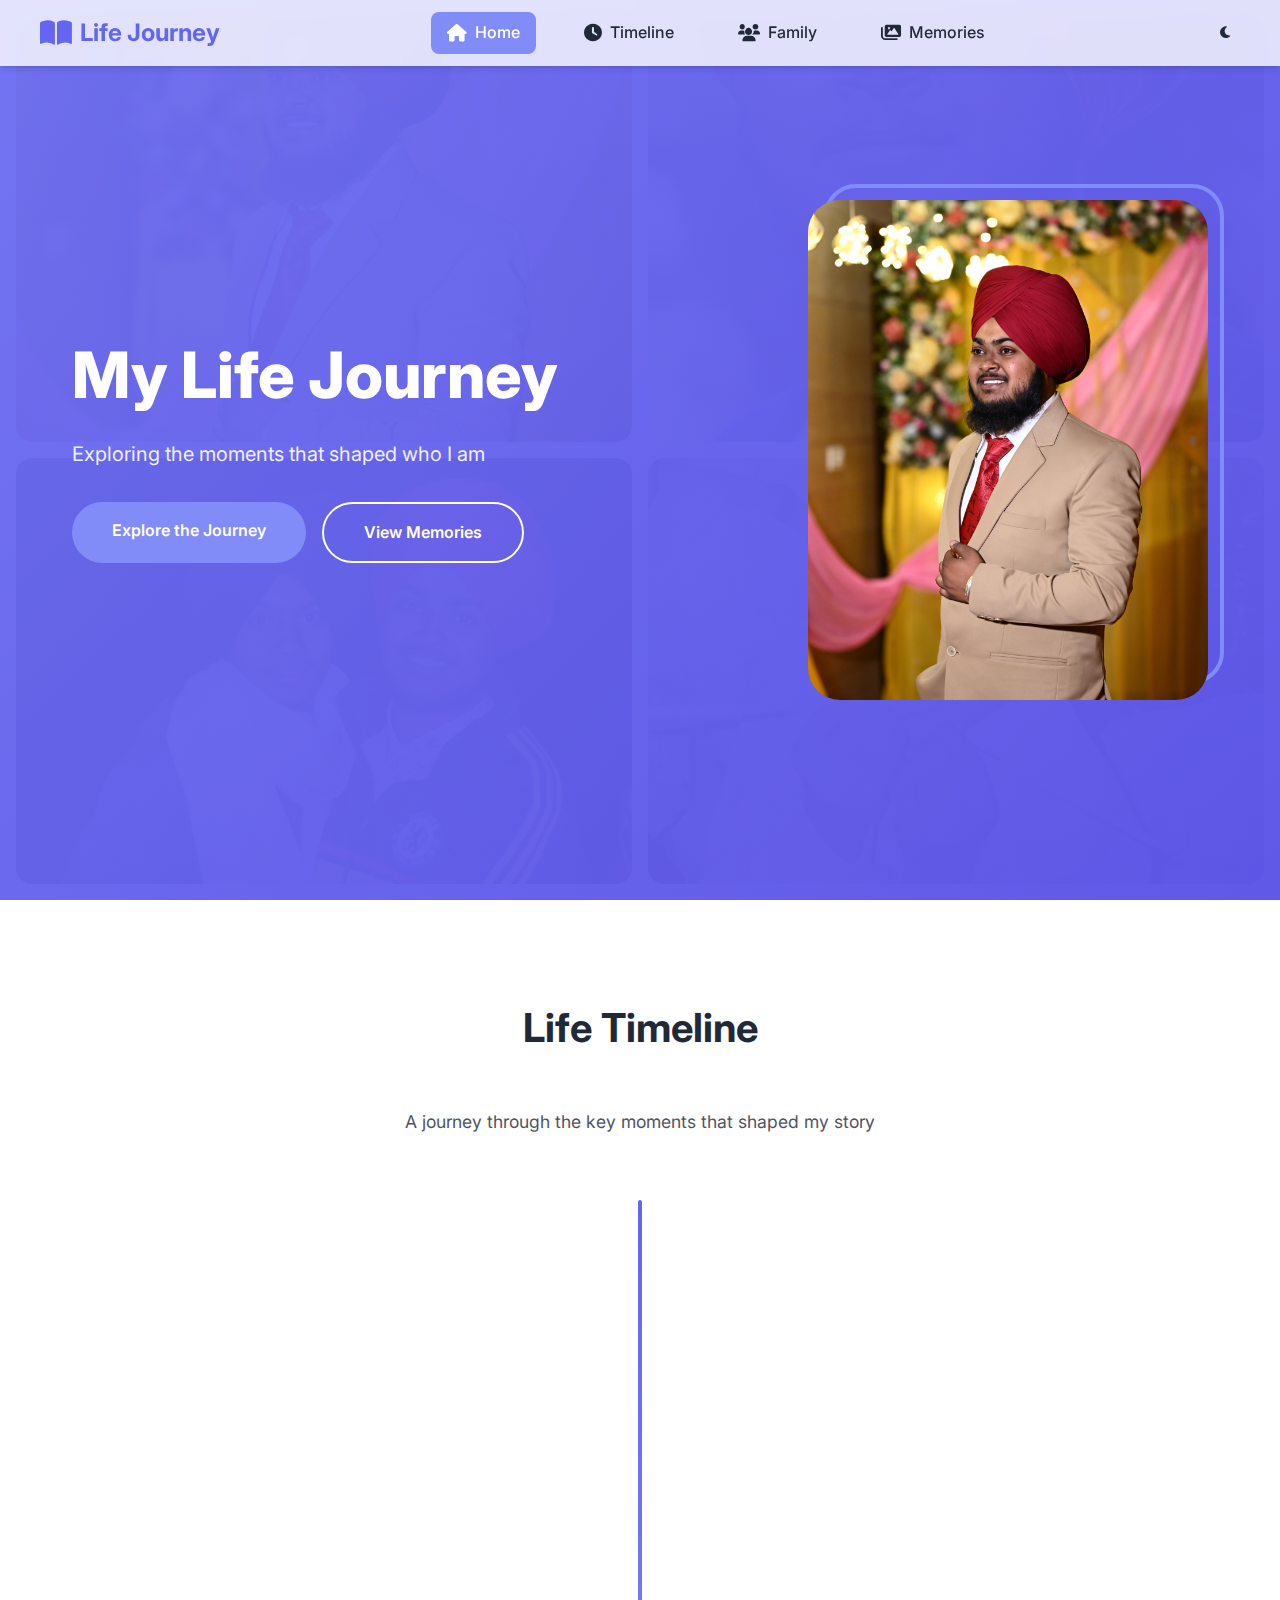
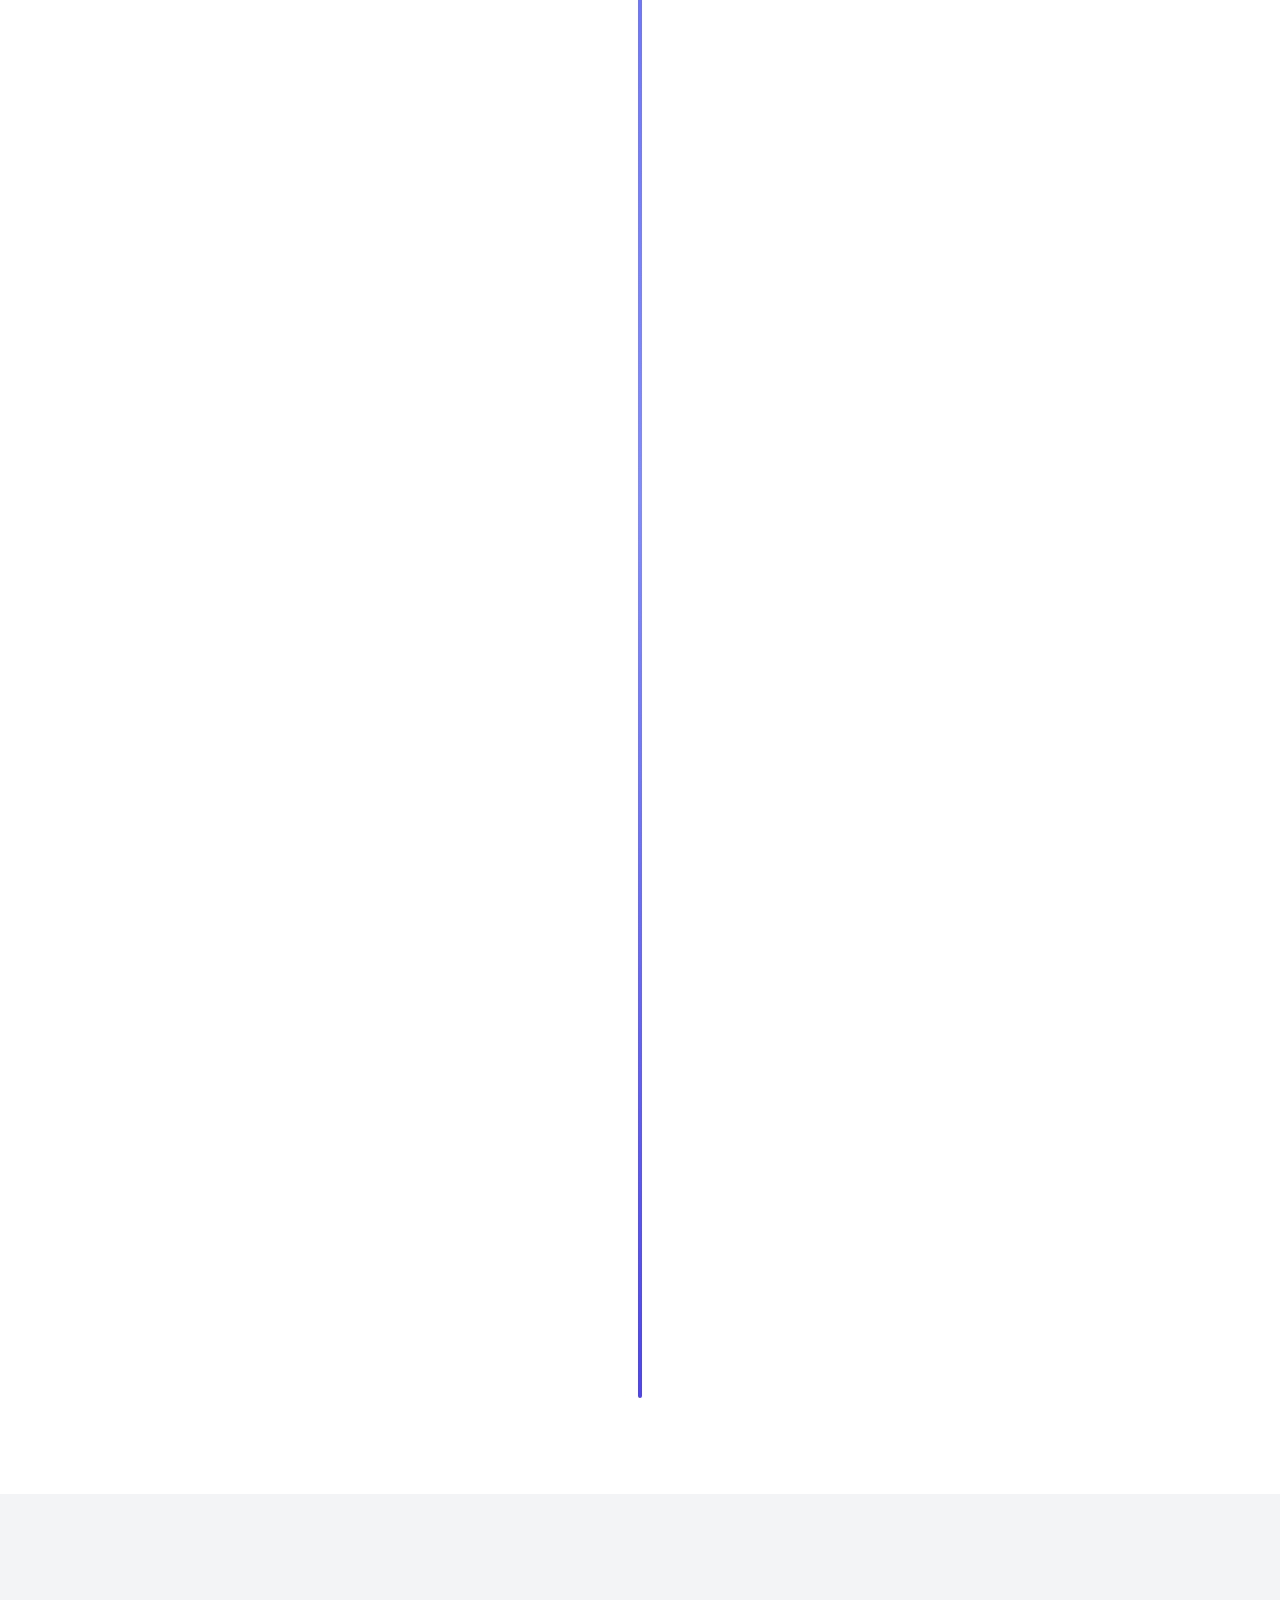
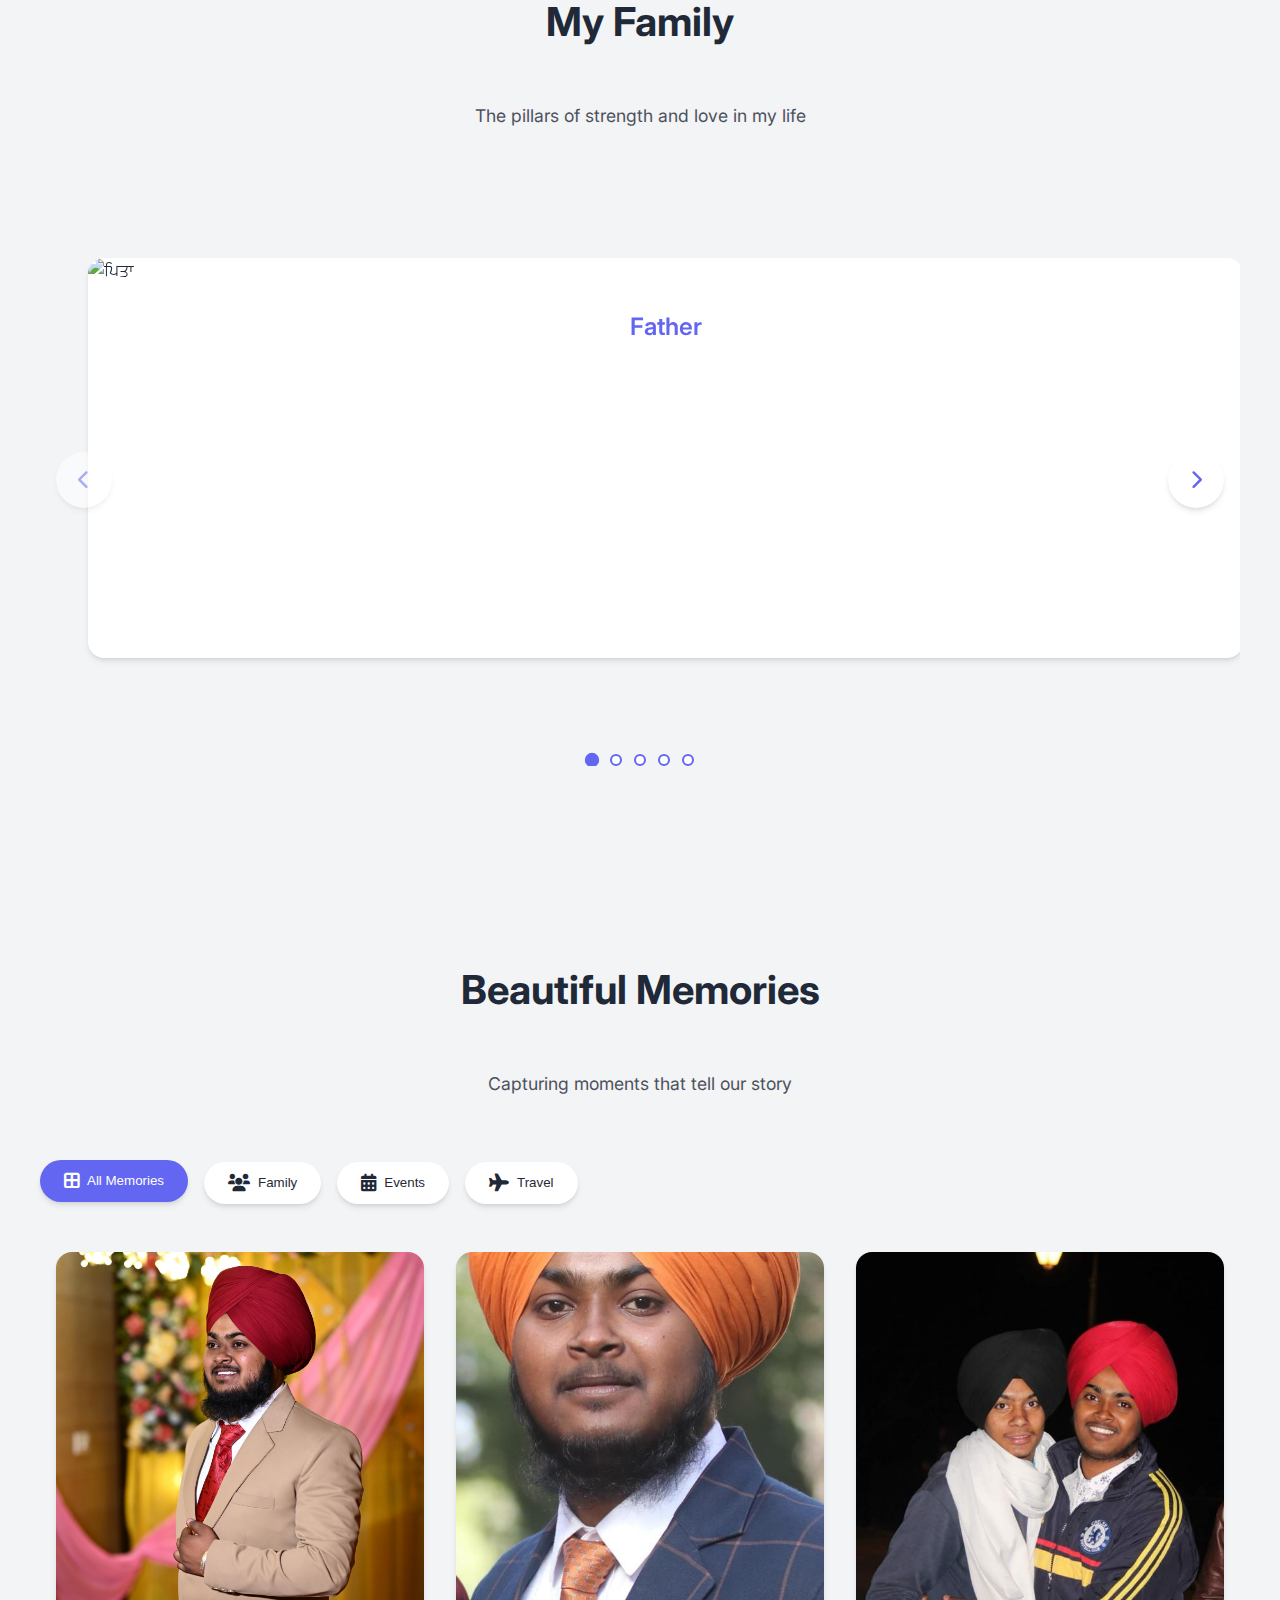
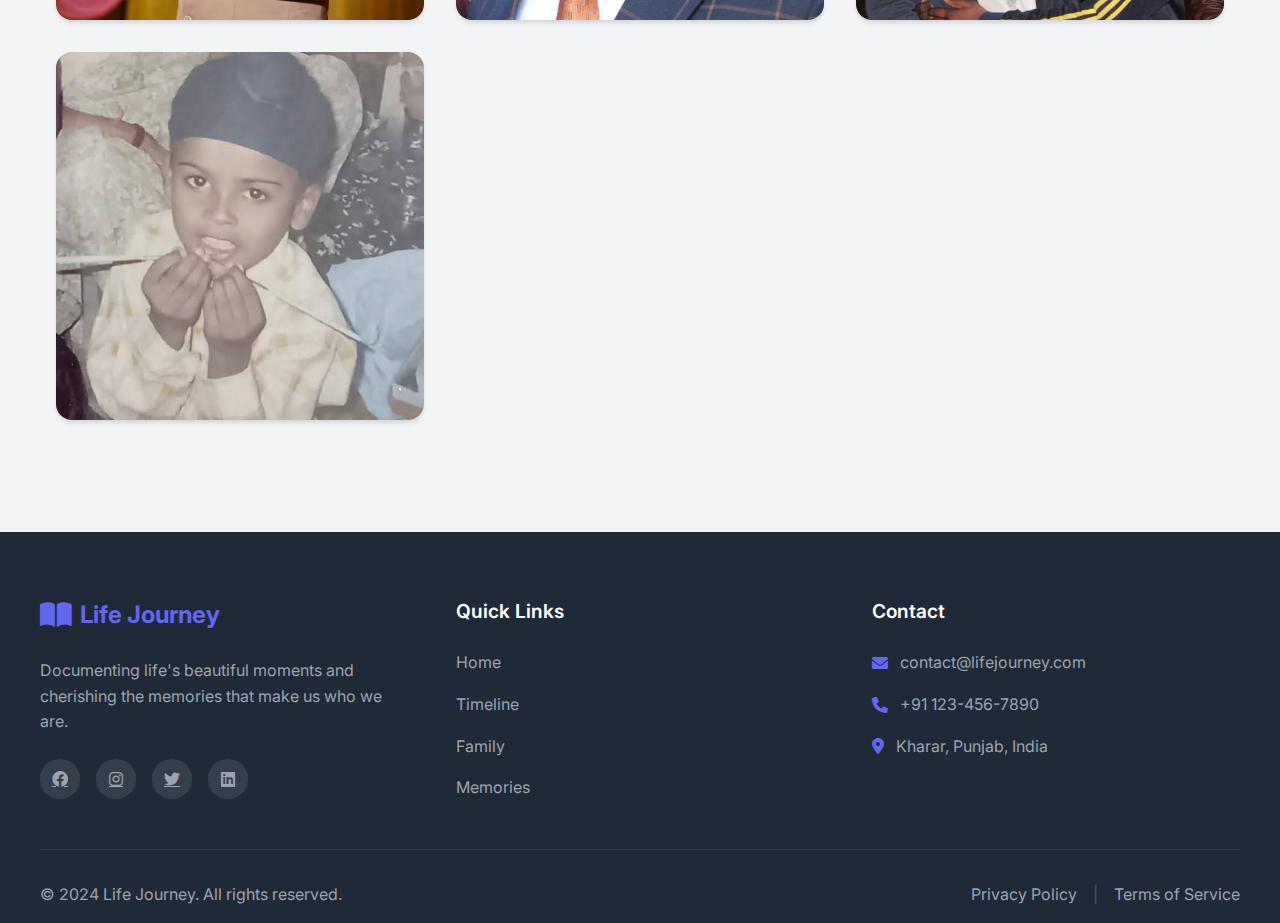
==== index.html @ 0482db1a "initial" ====
<!DOCTYPE html>
<html lang="en">
<head>
    <meta charset="UTF-8">
    <meta name="viewport" content="width=device-width, initial-scale=1.0">
    <title>Life Journey</title>
    <link rel="stylesheet" href="css/style.css">
    <link rel="stylesheet" href="css/timeline.css">
    <link rel="stylesheet" href="css/themes.css">
    <!-- Font Awesome for icons -->
    <link rel="stylesheet" href="https://cdnjs.cloudflare.com/ajax/libs/font-awesome/6.0.0/css/all.min.css">
    <link rel="preconnect" href="https://fonts.googleapis.com">
    <link rel="preconnect" href="https://fonts.gstatic.com" crossorigin>
    <link href="https://fonts.googleapis.com/css2?family=Inter:wght@400;500;600;700;800&display=swap" rel="stylesheet">
</head>
<body>
    <!-- Navigation -->
    <nav class="navbar">
        <div class="nav-container">
            <div class="nav-left">
                <div class="nav-brand">
                    <i class="fas fa-book-open"></i>
                    <span>Life Journey</span>
                </div>
            </div>
            
            <div class="nav-middle">
                <ul class="nav-links">
                    <li><a href="#home" class="nav-link active">
                        <i class="fas fa-home"></i>
                        <span>Home</span>
                    </a></li>
                    <li><a href="#timeline" class="nav-link">
                        <i class="fas fa-clock"></i>
                        <span>Timeline</span>
                    </a></li>
                    <li><a href="#family" class="nav-link">
                        <i class="fas fa-users"></i>
                        <span>Family</span>
                    </a></li>
                    <li><a href="#memories" class="nav-link">
                        <i class="fas fa-images"></i>
                        <span>Memories</span>
                    </a></li>
                </ul>
            </div>
            
            <div class="nav-right">
                <button class="theme-toggle">
                    <i class="fas fa-moon"></i>
                </button>
                <div class="nav-toggle" id="navToggle">
                    <i class="fas fa-bars"></i>
                </div>
            </div>
        </div>
    </nav>

    <!-- Hero Section -->
    <section id="home" class="hero">
        <div class="hero-overlay"></div>
        <div class="hero-image-grid">
            <div class="hero-image" style="background-image: url('assets/images/hero1.jpg')"></div>
            <div class="hero-image" style="background-image: url('assets/images/hero2.jpg')"></div>
            <div class="hero-image" style="background-image: url('assets/images/hero3.jpg')"></div>
            <div class="hero-image" style="background-image: url('assets/images/hero4.jpg')"></div>
        </div>
        <div class="hero-content">
            <div class="hero-text">
                <h1>My Life Journey</h1>
                <p>Exploring the moments that shaped who I am</p>
                <div class="hero-buttons">
                    <a href="#timeline" class="cta-button primary">Explore the Journey</a>
                    <a href="#memories" class="cta-button secondary">View Memories</a>
                </div>
            </div>
            <div class="hero-featured-image">
                <img src="assets/images/hero1.jpg" alt="Profile">
                <div class="image-decoration"></div>
            </div>
        </div>
    </section>

    <!-- Timeline Section -->
    <section id="timeline" class="timeline-section">
        <div class="section-header">
            <h2 class="section-title">Life Timeline</h2>
            <p class="section-subtitle">A journey through the key moments that shaped my story</p>
        </div>
        <div class="timeline">
            <div class="timeline-item" data-year="2001">
                <div class="timeline-marker"></div>
                <div class="timeline-content">
                    <div class="timeline-date">November 30, 2001</div>
                    <div class="timeline-card">
                        <div class="timeline-image">
                            <img src="assets/images/birth.jpg" alt="Birth">
                        </div>
                        <div class="timeline-info">
                            <h3>The Beginning</h3>
                            <p>A new journey begins in Kharar, Punjab. The start of a beautiful life story.</p>
                        </div>
                    </div>
                </div>
            </div>
            
            <div class="timeline-item" data-year="2004">
                <div class="timeline-marker"></div>
                <div class="timeline-content">
                    <div class="timeline-date">September 2004</div>
                    <div class="timeline-card">
                        <div class="timeline-image">
                            <img src="assets/images/school.jpg" alt="School">
                        </div>
                        <div class="timeline-info">
                            <h3>School Days</h3>
                            <p>Started middle school. Made lifelong friends and discovered my passion for learning.</p>
                        </div>
                    </div>
                </div>
            </div>
            
            <div class="timeline-item" data-year="2020">
                <div class="timeline-marker"></div>
                <div class="timeline-content">
                    <div class="timeline-date">June 2020</div>
                    <div class="timeline-card">
                        <div class="timeline-image">
                            <img src="assets/images/college.jpg" alt="College">
                        </div>
                        <div class="timeline-info">
                            <h3>College Life</h3>
                            <p>Embarked on my college journey, studying Computer Science and making memories.</p>
                        </div>
                    </div>
                </div>
            </div>

            <div class="timeline-item" data-year="2024">
                <div class="timeline-marker"></div>
                <div class="timeline-content">
                    <div class="timeline-date">February 14, 2024</div>
                    <div class="timeline-card">
                        <div class="timeline-image">
                            <img src="assets/images/wedding.png" alt="Wedding">
                        </div>
                        <div class="timeline-info">
                            <h3>Wedding Day</h3>
                            <p>A beautiful celebration of love and commitment. Starting a new chapter of life with my soulmate, surrounded by family and friends. A day filled with joy, laughter, and endless promises.</p>
                        </div>
                    </div>
                </div>
            </div>

        </div>
    </section>

    <!-- Family Section -->
    <section id="family" class="family-section">
        <div class="section-header">
            <h2 class="section-title">My Family</h2>
            <p class="section-subtitle">The pillars of strength and love in my life</p>
        </div>
        <div class="family-slider-container">
            <button class="slider-btn prev-btn" id="prevBtn">
                <i class="fas fa-chevron-left"></i>
            </button>
            <button class="slider-btn next-btn" id="nextBtn">
                <i class="fas fa-chevron-right"></i>
            </button>
            <div class="family-slider">
                <div class="family-grid">
                    <div class="family-card">
                        <div class="card-inner">
                            <div class="card-front">
                                <img src="assets/images/father.jpg" alt="ਪਿਤਾ">
                                <h3>Father</h3>
                            </div>
                            <div class="card-back">
                                <div class="card-content">
                                    <h3>My Father</h3>
                                    <p>ਮੇਰੇ ਰੋਲ ਮਾਡਲ ਅਤੇ ਮਾਰਗਦਰਸ਼ਕ। ਉਨ੍ਹਾਂ ਦੀ ਸਿਆਣਪ ਅਤੇ ਤਾਕਤ ਨੇ ਮੈਨੂੰ ਬਣਾਇਆ ਹੈ।</p>
                                    <div class="card-quote">
                                        <i class="fas fa-quote-left"></i>
                                        <p>"ਚੁੱਪ-ਚਾਪ ਮਿਹਨਤ ਕਰੋ, ਸਫਲਤਾ ਖੁਦ ਬੋਲੇਗੀ।"</p>
                                    </div>
                                </div>
                            </div>
                        </div>
                    </div>
                    
                    <div class="family-card">
                        <div class="card-inner">
                            <div class="card-front">
                                <img src="assets/images/mother.jpg" alt="ਮਾਤਾ">
                                <h3>Mother</h3>
                            </div>
                            <div class="card-back">
                                <div class="card-content">
                                    <h3>My Mother</h3>
                                    <p>ਬੇਸ਼ਰਤ ਪਿਆਰ ਅਤੇ ਦੇਖਭਾਲ ਦੀ ਮੂਰਤ। ਉਨ੍ਹਾਂ ਦੀਆਂ ਕੁਰਬਾਨੀਆਂ ਅਤੇ ਸਮਰਪਣ ਹਰ ਰੋਜ਼ ਮੈਨੂੰ ਪ੍ਰੇਰਿਤ ਕਰਦੇ ਹਨ।</p>
                                    <div class="card-quote">
                                        <i class="fas fa-quote-left"></i>
                                        <p>"ਪਿਆਰ ਹੀ ਜ਼ਿੰਦਗੀ ਦੀ ਨੀਂਹ ਹੈ।"</p>
                                    </div>
                                </div>
                            </div>
                        </div>
                    </div>

                    <div class="family-card">
                        <div class="card-inner">
                            <div class="card-front">
                                <img src="assets/images/wife.jpg" alt="ਪਤਨੀ">
                                <h3>Wife</h3>
                            </div>
                            <div class="card-back">
                                <div class="card-content">
                                    <h3>My Wife</h3>
                                    <p>ਮੇਰੀ ਜ਼ਿੰਦਗੀ ਦੀ ਸਾਥਣ ਅਤੇ ਮੇਰੀ ਤਾਕਤ। ਉਸਦਾ ਪਿਆਰ ਅਤੇ ਸਮਝਦਾਰੀ ਮੇਰੀ ਜ਼ਿੰਦਗੀ ਨੂੰ ਪੂਰਨ ਬਣਾਉਂਦੀ ਹੈ।</p>
                                    <div class="card-quote">
                                        <i class="fas fa-quote-left"></i>
                                        <p>"ਤੁਸੀਂ ਮੇਰੀ ਜ਼ਿੰਦਗੀ ਦੀ ਸਭ ਤੋਂ ਖੂਬਸੂਰਤ ਦੁਆ ਦੋ।"</p>
                                    </div>
                                </div>
                            </div>
                        </div>
                    </div>
                    
                    <div class="family-card">
                        <div class="card-inner">
                            <div class="card-front">
                                <img src="assets/images/sister.jpg" alt="ਭੈਣ">
                                <h3>Sister</h3>
                            </div>
                            <div class="card-back">
                                <div class="card-content">
                                    <h3>My Sister</h3>
                                    <p>ਮੇਰੀ ਸਭ ਤੋਂ ਵਧੀਆ ਦੋਸਤ ਅਤੇ ਰਾਜ਼ਦਾਰ। ਇਕੱਠੇ ਵੱਡੇ ਹੋਣ ਨੇ ਸਾਨੂੰ ਬਹੁਤ ਸਾਰੀਆਂ ਯਾਦਾਂ ਦਿੱਤੀਆਂ ਹਨ।</p>
                                    <div class="card-quote">
                                        <i class="fas fa-quote-left"></i>
                                        <p>"ਖੂਨ ਦੇ ਰਿਸ਼ਤੇ ਨਾਲ ਭੈਣ, ਦਿਲ ਦੇ ਰਿਸ਼ਤੇ ਨਾਲ ਦੋਸਤ।"</p>
                                    </div>
                                </div>
                            </div>
                        </div>
                    </div>
                    
                    <div class="family-card">
                        <div class="card-inner">
                            <div class="card-front">
                                <img src="assets/images/brother.jpg" alt="ਭਰਾ">
                                <h3>Brother</h3>
                            </div>
                            <div class="card-back">
                                <div class="card-content">
                                    <h3>My Brother</h3>
                                    <p>ਮੇਰਾ ਸਾਥੀ ਅਤੇ ਰੱਖਿਅਕ। ਉਸਦੀ ਮੌਜੂਦਗੀ ਜ਼ਿੰਦਗੀ ਨੂੰ ਹੋਰ ਵੀ ਰੋਮਾਂਚਕ ਅਤੇ ਮਜ਼ੇਦਾਰ ਬਣਾਉਂਦੀ ਹੈ।</p>
                                    <div class="card-quote">
                                        <i class="fas fa-quote-left"></i>
                                        <p>"ਖੂਨ ਨਾਲ ਜੁੜੇ, ਦਿਲ ਨਾਲ ਜੁੜੇ।"</p>
                                    </div>
                                </div>
                            </div>
                        </div>
                    </div>
                    

                </div>
            </div>
            <div class="slider-dots">
                <span class="dot active"></span>
                <span class="dot"></span>
                <span class="dot"></span>
                <span class="dot"></span>
                <span class="dot"></span>
            </div>
        </div>
    </section>

    <!-- Memories Section -->
    <section id="memories" class="memories-section">
        <div class="section-header">
            <h2 class="section-title">Beautiful Memories</h2>
            <p class="section-subtitle">Capturing moments that tell our story</p>
        </div>
        <div class="memories-container">
            <div class="memories-filter">
                <button class="filter-btn active" data-filter="all">
                    <i class="fas fa-border-all"></i>
                    <span>All Memories</span>
                </button>
                <button class="filter-btn" data-filter="family">
                    <i class="fas fa-users"></i>
                    <span>Family</span>
                </button>
                <button class="filter-btn" data-filter="events">
                    <i class="fas fa-calendar-alt"></i>
                    <span>Events</span>
                </button>
                <button class="filter-btn" data-filter="travel">
                    <i class="fas fa-plane"></i>
                    <span>Travel</span>
                </button>
            </div>
            <div class="memories-grid">
                <div class="memory-item" data-category="family">
                    <img src="assets/images/hero1.jpg" alt="Family Gathering">
                    <div class="memory-overlay">
                        <div class="memory-content">
                            <h3>Family Gathering</h3>
                            <p>A beautiful evening with loved ones</p>
                            <span class="memory-date">June 2023</span>
                        </div>
                    </div>
                </div>
                <div class="memory-item" data-category="events">
                    <img src="assets/images/hero2.jpg" alt="Birthday Celebration">
                    <div class="memory-overlay">
                        <div class="memory-content">
                            <h3>Birthday Celebration</h3>
                            <p>Making wishes and sharing joy</p>
                            <span class="memory-date">August 2023</span>
                        </div>
                    </div>
                </div>
                <div class="memory-item" data-category="travel">
                    <img src="assets/images/hero3.jpg" alt="Beach Vacation">
                    <div class="memory-overlay">
                        <div class="memory-content">
                            <h3>Beach Vacation</h3>
                            <p>Sun, sand, and endless smiles</p>
                            <span class="memory-date">July 2023</span>
                        </div>
                    </div>
                </div>
                <div class="memory-item" data-category="family">
                    <img src="assets/images/hero4.jpg" alt="Family Dinner">
                    <div class="memory-overlay">
                        <div class="memory-content">
                            <h3>Family Dinner</h3>
                            <p>Sharing stories over delicious food</p>
                            <span class="memory-date">September 2023</span>
                        </div>
                    </div>
                </div>
                <!-- Add more memory items as needed -->
            </div>
        </div>
    </section>

    <!-- Footer -->
    <footer class="footer">
        <div class="footer-content">
            <div class="footer-section">
                <div class="footer-brand">
                    <i class="fas fa-book-open"></i>
                    <span>Life Journey</span>
                </div>
                <p class="footer-description">Documenting life's beautiful moments and cherishing the memories that make us who we are.</p>
                <div class="social-links">
                    <a href="#" title="Facebook"><i class="fab fa-facebook"></i></a>
                    <a href="#" title="Instagram"><i class="fab fa-instagram"></i></a>
                    <a href="#" title="Twitter"><i class="fab fa-twitter"></i></a>
                    <a href="#" title="LinkedIn"><i class="fab fa-linkedin"></i></a>
                </div>
            </div>
            
            <div class="footer-section">
                <h3>Quick Links</h3>
                <ul class="footer-links">
                    <li><a href="#home">Home</a></li>
                    <li><a href="#timeline">Timeline</a></li>
                    <li><a href="#family">Family</a></li>
                    <li><a href="#memories">Memories</a></li>
                </ul>
            </div>
            
            <div class="footer-section">
                <h3>Contact</h3>
                <ul class="footer-contact">
                    <li>
                        <i class="fas fa-envelope"></i>
                        <a href="mailto:contact@lifejourney.com">contact@lifejourney.com</a>
                    </li>
                    <li>
                        <i class="fas fa-phone"></i>
                        <span>+91 123-456-7890</span>
                    </li>
                    <li>
                        <i class="fas fa-map-marker-alt"></i>
                        <span>Kharar, Punjab, India</span>
                    </li>
                </ul>
            </div>
        </div>
        <div class="footer-bottom">
            <p>&copy; 2024 Life Journey. All rights reserved.</p>
            <div class="footer-bottom-links">
                <a href="#">Privacy Policy</a>
                <span class="separator">|</span>
                <a href="#">Terms of Service</a>
            </div>
        </div>
    </footer>

    <script src="js/main.js"></script>
    <script src="js/timeline.js"></script>
    <script src="js/theme-switcher.js"></script>
    <script src="js/family-slider.js"></script>
</body>
</html>
---- css/style.css ----
/* Reset and Base Styles */
* {
    margin: 0;
    padding: 0;
    box-sizing: border-box;
}

:root {
    --primary-color: #6366f1;
    --secondary-color: #4f46e5;
    --accent-color: #818cf8;
    --text-color: #1f2937;
    --bg-color: #ffffff;
    --section-bg: #f3f4f6;
    --card-bg: #ffffff;
    --transition: all 0.3s cubic-bezier(0.4, 0, 0.2, 1);
    --shadow: 0 4px 6px -1px rgb(0 0 0 / 0.1), 0 2px 4px -2px rgb(0 0 0 / 0.1);
}

body {
    font-family: 'Inter', sans-serif;
    line-height: 1.6;
    color: var(--text-color);
    background-color: var(--bg-color);
}

/* Navigation Styles */
.navbar {
    position: fixed;
    top: 0;
    width: 100%;
    background-color: rgba(255, 255, 255, 0.8);
    backdrop-filter: blur(8px);
    padding: 0.75rem 2rem;
    box-shadow: var(--shadow);
    z-index: 1000;
}

.nav-container {
    max-width: 1200px;
    margin: 0 auto;
    display: flex;
    justify-content: space-between;
    align-items: center;
}

.nav-left, .nav-right {
    display: flex;
    align-items: center;
    gap: 1rem;
}

.nav-brand {
    display: flex;
    align-items: center;
    gap: 0.5rem;
    font-size: 1.5rem;
    font-weight: 700;
    color: var(--primary-color);
}

.nav-brand i {
    font-size: 1.75rem;
}

.nav-middle {
    flex: 1;
    display: flex;
    justify-content: center;
}

.nav-links {
    display: flex;
    align-items: center;
    list-style: none;
    gap: 2rem;
}

.nav-link {
    display: flex;
    align-items: center;
    gap: 0.5rem;
    color: var(--text-color);
    text-decoration: none;
    font-weight: 500;
    transition: var(--transition);
    padding: 0.5rem 1rem;
    border-radius: 0.5rem;
}

.nav-link:hover, .nav-link.active {
    background-color: var(--accent-color);
    color: white;
}

.nav-link i {
    font-size: 1.1rem;
}

.theme-toggle {
    background: none;
    border: none;
    color: var(--text-color);
    cursor: pointer;
    padding: 0.5rem;
    border-radius: 0.5rem;
    transition: var(--transition);
}

.theme-toggle:hover {
    background-color: var(--section-bg);
}

.nav-toggle {
    display: none;
    cursor: pointer;
    padding: 0.5rem;
    border-radius: 0.5rem;
}

.nav-toggle:hover {
    background-color: var(--section-bg);
}

/* Hero Section */
.hero {
    min-height: 100vh;
    display: flex;
    align-items: center;
    justify-content: center;
    color: white;
    position: relative;
    overflow: hidden;
}

.hero-overlay {
    content: '';
    position: absolute;
    top: 0;
    left: 0;
    width: 100%;
    height: 100%;
    background: linear-gradient(
        135deg,
        rgba(99, 102, 241, 0.9),
        rgba(79, 70, 229, 0.9)
    );
    z-index: 1;
}

.hero-image-grid {
    position: absolute;
    top: 0;
    left: 0;
    width: 100%;
    height: 100%;
    display: grid;
    grid-template-columns: repeat(2, 1fr);
    grid-template-rows: repeat(2, 1fr);
    gap: 1rem;
    padding: 1rem;
    opacity: 0.3;
}

.hero-image {
    background-size: cover;
    background-position: center;
    border-radius: 1rem;
    transition: var(--transition);
}

.hero-content {
    position: relative;
    z-index: 2;
    max-width: 1200px;
    width: 100%;
    padding: 2rem;
    display: flex;
    align-items: center;
    justify-content: space-between;
    gap: 4rem;
}

.hero-text {
    flex: 1;
}

.hero-content h1 {
    font-size: 4rem;
    font-weight: 800;
    margin-bottom: 1.5rem;
    line-height: 1.2;
    animation: fadeInUp 1s ease-out;
}

.hero-content p {
    font-size: 1.25rem;
    margin-bottom: 2rem;
    opacity: 0.9;
    animation: fadeInUp 1s ease-out 0.2s backwards;
}

.hero-buttons {
    display: flex;
    gap: 1rem;
    animation: fadeInUp 1s ease-out 0.4s backwards;
}

.cta-button {
    display: inline-block;
    padding: 1rem 2.5rem;
    color: white;
    text-decoration: none;
    border-radius: 9999px;
    font-weight: 600;
    transition: var(--transition);
}

.cta-button.primary {
    background-color: var(--accent-color);
}

.cta-button.secondary {
    background-color: transparent;
    border: 2px solid white;
}

.cta-button:hover {
    transform: translateY(-2px);
    box-shadow: 0 10px 20px rgba(0,0,0,0.2);
}

.hero-featured-image {
    position: relative;
    flex-shrink: 0;
    width: 400px;
    height: 500px;
    animation: fadeIn 1s ease-out 0.6s backwards;
}

.hero-featured-image img {
    width: 100%;
    height: 100%;
    object-fit: cover;
    border-radius: 2rem;
    position: relative;
    z-index: 1;
}

.image-decoration {
    position: absolute;
    top: -1rem;
    right: -1rem;
    width: 100%;
    height: 100%;
    border: 4px solid var(--accent-color);
    border-radius: 2rem;
    z-index: 0;
}

/* Family Section */
.family-section {
    padding: 6rem 2rem;
    background-color: var(--section-bg);
}

.family-slider-container {
    position: relative;
    max-width: 1200px;
    margin: 0 auto;
    overflow: hidden;
}

.family-slider {
    position: relative;
    overflow: hidden;
    padding: 2rem 0;
    width: 100%;
}

.section-title {
    text-align: center;
    font-size: 2.5rem;
    font-weight: 700;
    margin-bottom: 3rem;
    color: var(--text-color);
}

.family-grid {
    display: flex;
    width: 500%;
    padding: 2rem;
    transition: transform 0.5s ease-in-out;
}

.family-card {
    width: 20%;
    perspective: 1000px;
    height: 400px;
    cursor: pointer;
    padding: 0 1rem;
}

.card-inner {
    position: relative;
    width: 100%;
    height: 100%;
    transition: transform 0.6s cubic-bezier(0.4, 0, 0.2, 1);
    transform-style: preserve-3d;
}

.card-front,
.card-back {
    position: absolute;
    width: 100%;
    height: 100%;
    backface-visibility: hidden;
    border-radius: 1rem;
    overflow: hidden;
    box-shadow: var(--shadow);
}

.card-front {
    background-color: var(--card-bg);
}

.card-front img {
    width: 100%;
    height: 80%;
    object-fit: cover;
    transition: var(--transition);
}

.card-front h3 {
    padding: 1.5rem;
    font-size: 1.5rem;
    font-weight: 600;
    text-align: center;
    color: var(--primary-color);
}

.card-back {
    background-color: var(--primary-color);
    color: white;
    transform: rotateY(180deg);
    display: flex;
    align-items: center;
    justify-content: center;
    background: linear-gradient(135deg, var(--primary-color), var(--secondary-color));
}

.card-content {
    padding: 2rem;
    text-align: center;
}

.card-content h3 {
    font-size: 1.8rem;
    margin-bottom: 1rem;
    color: white;
}

.card-content p {
    margin-bottom: 1.5rem;
    line-height: 1.6;
    opacity: 0.9;
}

.card-quote {
    margin-top: 1.5rem;
    padding-top: 1.5rem;
    border-top: 1px solid rgba(255, 255, 255, 0.2);
}

.card-quote i {
    font-size: 1.5rem;
    margin-bottom: 0.5rem;
    opacity: 0.8;
}

.card-quote p {
    font-style: italic;
    font-size: 0.9rem;
    opacity: 0.8;
}

.family-card:hover .card-inner {
    transform: rotateY(180deg);
}

.family-card:hover .card-front img {
    transform: scale(1.1);
}

/* Animations */
@keyframes fadeInUp {
    from {
        opacity: 0;
        transform: translateY(20px);
    }
    to {
        opacity: 1;
        transform: translateY(0);
    }
}

@keyframes fadeIn {
    from {
        opacity: 0;
    }
    to {
        opacity: 1;
    }
}

/* Responsive Design */
@media (max-width: 768px) {
    .hero-content {
        flex-direction: column;
        text-align: center;
        gap: 2rem;
    }

    .hero-content h1 {
        font-size: 3rem;
    }

    .hero-buttons {
        justify-content: center;
    }

    .hero-featured-image {
        width: 300px;
        height: 375px;
    }

    .hero-image-grid {
        display: none;
    }

    .nav-middle {
        display: none;
    }

    .nav-toggle {
        display: block;
        cursor: pointer;
    }

    .nav-links {
        display: flex;
        flex-direction: column;
        position: absolute;
        top: 100%;
        left: 0;
        width: 100%;
        background-color: var(--bg-color);
        padding: 1rem;
        box-shadow: var(--shadow);
        transform: translateY(-100%);
        opacity: 0;
        pointer-events: none;
        transition: var(--transition);
    }

    .nav-links.active {
        transform: translateY(0);
        opacity: 1;
        pointer-events: auto;
    }

    .nav-link {
        width: 100%;
        justify-content: center;
    }

    .slider-btn {
        width: 2.5rem;
        height: 2.5rem;
    }

    .prev-btn {
        left: 0.5rem;
    }

    .next-btn {
        right: 0.5rem;
    }

    .family-grid {
        width: 400%;
    }

    .family-card {
        width: 25%;
        padding: 0 0.5rem;
    }
} 

/* Slider Navigation Buttons */
.slider-btn {
    position: absolute;
    top: 50%;
    transform: translateY(-50%);
    width: 3.5rem;
    height: 3.5rem;
    border: none;
    border-radius: 50%;
    background-color: var(--bg-color);
    color: var(--primary-color);
    cursor: pointer;
    box-shadow: var(--shadow);
    z-index: 10;
    transition: var(--transition);
    display: flex;
    align-items: center;
    justify-content: center;
}

.slider-btn i {
    font-size: 1.2rem;
}

.slider-btn:hover {
    background-color: var(--primary-color);
    color: white;
    transform: translateY(-50%) scale(1.1);
}

.slider-btn:active {
    transform: translateY(-50%) scale(0.95);
}

.prev-btn {
    left: 1rem;
}

.next-btn {
    right: 1rem;
}

/* Slider Dots */
.slider-dots {
    display: flex;
    justify-content: center;
    gap: 0.75rem;
    margin-top: 2rem;
}

.dot {
    width: 0.75rem;
    height: 0.75rem;
    border-radius: 50%;
    background-color: var(--bg-color);
    border: 2px solid var(--primary-color);
    cursor: pointer;
    transition: var(--transition);
}

.dot:hover {
    background-color: var(--accent-color);
    border-color: var(--accent-color);
    transform: scale(1.2);
}

.dot.active {
    background-color: var(--primary-color);
    border-color: var(--primary-color);
    transform: scale(1.2);
}

/* Responsive Design */
@media (max-width: 768px) {
    .slider-btn {
        width: 2.5rem;
        height: 2.5rem;
    }

    .slider-btn i {
        font-size: 1rem;
    }

    .prev-btn {
        left: 0.5rem;
    }

    .next-btn {
        right: 0.5rem;
    }

    .dot {
        width: 0.6rem;
        height: 0.6rem;
    }
} 

/* Memories Section */
.memories-section {
    padding: 6rem 2rem;
    background-color: var(--section-bg);
}

.memories-container {
    max-width: 1200px;
    margin: 0 auto;
}

.memories-filter {
    display: flex;
    justify-content: flex-start;
    gap: 1rem;
    margin-bottom: 2rem;
    flex-wrap: wrap;
}

.filter-btn {
    display: flex;
    align-items: center;
    gap: 0.5rem;
    padding: 0.75rem 1.5rem;
    border: none;
    border-radius: 9999px;
    background-color: var(--bg-color);
    color: var(--text-color);
    cursor: pointer;
    font-weight: 500;
    transition: var(--transition);
    box-shadow: var(--shadow);
}

.filter-btn i {
    font-size: 1.1rem;
}

.filter-btn:hover,
.filter-btn.active {
    background-color: var(--primary-color);
    color: white;
    transform: translateY(-2px);
}

.memories-grid {
    display: grid;
    grid-template-columns: repeat(auto-fill, minmax(300px, 1fr));
    gap: 2rem;
    padding: 1rem;
}

.memory-item {
    position: relative;
    border-radius: 1rem;
    overflow: hidden;
    aspect-ratio: 1;
    cursor: pointer;
    box-shadow: var(--shadow);
}

.memory-item img {
    width: 100%;
    height: 100%;
    object-fit: cover;
    transition: var(--transition);
}

.memory-overlay {
    position: absolute;
    bottom: 0;
    left: 0;
    right: 0;
    background: linear-gradient(
        to top,
        rgba(0, 0, 0, 0.8),
        rgba(0, 0, 0, 0)
    );
    padding: 2rem;
    color: white;
    opacity: 0;
    transform: translateY(20px);
    transition: var(--transition);
}

.memory-content h3 {
    font-size: 1.5rem;
    margin-bottom: 0.5rem;
}

.memory-content p {
    font-size: 0.9rem;
    opacity: 0.9;
    margin-bottom: 0.5rem;
}

.memory-date {
    font-size: 0.8rem;
    opacity: 0.7;
}

.memory-item:hover img {
    transform: scale(1.1);
}

.memory-item:hover .memory-overlay {
    opacity: 1;
    transform: translateY(0);
}

/* Responsive Design */
@media (max-width: 768px) {
    .memories-filter {
        justify-content: center;
    }

    .filter-btn {
        padding: 0.5rem 1rem;
        font-size: 0.9rem;
    }

    .memories-grid {
        grid-template-columns: repeat(auto-fill, minmax(250px, 1fr));
        gap: 1rem;
    }
} 

/* Footer */
.footer {
    background-color: var(--text-color);
    color: white;
    padding: 4rem 2rem 1rem;
}

.footer-content {
    max-width: 1200px;
    margin: 0 auto;
    display: grid;
    grid-template-columns: repeat(auto-fit, minmax(250px, 1fr));
    gap: 3rem;
    margin-bottom: 3rem;
}

.footer-section {
    display: flex;
    flex-direction: column;
    gap: 1.5rem;
}

.footer-brand {
    display: flex;
    align-items: center;
    gap: 0.5rem;
    font-size: 1.5rem;
    font-weight: 700;
    color: var(--primary-color);
}

.footer-brand i {
    font-size: 1.75rem;
}

.footer-description {
    color: #9ca3af;
    line-height: 1.6;
}

.social-links {
    display: flex;
    gap: 1rem;
}

.social-links a {
    color: #9ca3af;
    width: 2.5rem;
    height: 2.5rem;
    display: flex;
    align-items: center;
    justify-content: center;
    border-radius: 50%;
    background-color: rgba(255, 255, 255, 0.1);
    transition: var(--transition);
}

.social-links a:hover {
    color: white;
    background-color: var(--primary-color);
    transform: translateY(-3px);
}

.footer-section h3 {
    font-size: 1.2rem;
    font-weight: 600;
    color: white;
}

.footer-links,
.footer-contact {
    list-style: none;
    display: flex;
    flex-direction: column;
    gap: 1rem;
}

.footer-links a,
.footer-contact a {
    color: #9ca3af;
    text-decoration: none;
    transition: var(--transition);
}

.footer-links a:hover,
.footer-contact a:hover {
    color: var(--primary-color);
}

.footer-contact li {
    display: flex;
    align-items: center;
    gap: 0.75rem;
    color: #9ca3af;
}

.footer-contact i {
    color: var(--primary-color);
}

.footer-bottom {
    max-width: 1200px;
    margin: 0 auto;
    padding-top: 2rem;
    border-top: 1px solid rgba(255, 255, 255, 0.1);
    display: flex;
    justify-content: space-between;
    align-items: center;
    flex-wrap: wrap;
    gap: 1rem;
}

.footer-bottom p {
    color: #9ca3af;
    text-align: center;
}

.footer-bottom-links {
    display: flex;
    gap: 1rem;
    align-items: center;
}

.footer-bottom-links a {
    color: #9ca3af;
    text-decoration: none;
    transition: var(--transition);
}

.footer-bottom-links a:hover {
    color: var(--primary-color);
}

.separator {
    color: #4b5563;
}

@media (max-width: 768px) {
    .footer-content {
        grid-template-columns: 1fr;
        gap: 2rem;
    }

    .footer-bottom {
        flex-direction: column;
        text-align: center;
    }
}
---- css/timeline.css ----
.timeline-section {
    padding: 6rem 2rem;
    background-color: var(--bg-color);
}

.section-header {
    text-align: center;
    max-width: 800px;
    margin: 0 auto 4rem;
}

.section-subtitle {
    color: var(--text-color);
    opacity: 0.8;
    font-size: 1.1rem;
    margin-top: 1rem;
}

.timeline {
    position: relative;
    max-width: 1200px;
    margin: 0 auto;
    padding: 4rem 2rem;
}

.timeline::after {
    content: '';
    position: absolute;
    width: 4px;
    background: linear-gradient(180deg, 
        var(--primary-color) 0%,
        var(--accent-color) 50%,
        var(--secondary-color) 100%);
    top: 0;
    bottom: 0;
    left: 50%;
    margin-left: -2px;
    border-radius: 4px;
}

.timeline-item {
    padding: 10px 40px;
    position: relative;
    width: 50%;
    opacity: 0;
    transform: translateX(-50px);
    transition: all 0.8s cubic-bezier(0.4, 0, 0.2, 1);
    pointer-events: none;
}

.timeline-item::before {
    content: attr(data-year);
    position: absolute;
    right: -5.5rem;
    top: 0;
    font-size: 1.2rem;
    font-weight: 700;
    color: var(--primary-color);
    transform: translateX(50%);
}

.timeline-item.animate {
    opacity: 1;
    transform: translateX(0);
    pointer-events: auto;
}

.timeline-marker {
    position: absolute;
    right: -10px;
    top: 15px;
    width: 20px;
    height: 20px;
    background-color: var(--accent-color);
    border: 4px solid var(--bg-color);
    border-radius: 50%;
    z-index: 1;
    box-shadow: var(--shadow);
    transition: var(--transition);
}

.timeline-item:hover .timeline-marker {
    transform: scale(1.3);
    background-color: var(--primary-color);
}

.timeline-date {
    font-size: 0.9rem;
    font-weight: 500;
    color: var(--text-color);
    opacity: 0.8;
    margin-bottom: 1rem;
}

.timeline-card {
    background-color: var(--card-bg);
    border-radius: 1rem;
    overflow: hidden;
    box-shadow: var(--shadow);
    transition: var(--transition);
}

.timeline-card:hover {
    transform: translateY(-5px);
    box-shadow: 0 15px 30px rgba(0,0,0,0.1);
}

.timeline-image {
    width: 100%;
    height: 200px;
    overflow: hidden;
}

.timeline-image img {
    width: 100%;
    height: 100%;
    object-fit: cover;
    transition: var(--transition);
}

.timeline-card:hover .timeline-image img {
    transform: scale(1.1);
}

.timeline-info {
    padding: 1.5rem;
}

.timeline-info h3 {
    color: var(--primary-color);
    font-size: 1.5rem;
    margin-bottom: 0.5rem;
}

.timeline-info p {
    color: var(--text-color);
    opacity: 0.8;
    line-height: 1.6;
}

.timeline-item:nth-child(even) {
    left: 50%;
    transform: translateX(50px);
}

.timeline-item:nth-child(even)::before {
    right: auto;
    left: -5.5rem;
    transform: translateX(-50%);
}

.timeline-item:nth-child(even).animate {
    transform: translateX(0);
}

.timeline-item:nth-child(even) .timeline-marker {
    left: -10px;
}

@media screen and (max-width: 768px) {
    .timeline {
        padding: 2rem 1rem;
    }
    
    .timeline::after {
        left: 31px;
    }
    
    .timeline-item {
        width: 100%;
        padding-left: 70px;
        padding-right: 25px;
        transform: translateX(-30px);
    }
    
    .timeline-item::before {
        left: 0;
        right: auto;
        transform: translateX(0);
    }
    
    .timeline-item:nth-child(even) {
        left: 0;
        transform: translateX(-30px);
    }
    
    .timeline-marker {
        left: 21px;
        right: auto;
    }
    
    .timeline-item:nth-child(even) .timeline-marker {
        left: 21px;
    }
    
    .timeline-item:nth-child(even)::before {
        left: 0;
        transform: translateX(0);
    }
    
    .timeline-item.animate,
    .timeline-item:nth-child(even).animate {
        transform: translateX(0);
    }
} 

@media (prefers-reduced-motion: reduce) {
    .timeline-item {
        opacity: 1;
        transform: none;
        transition: none;
        pointer-events: auto;
    }
}
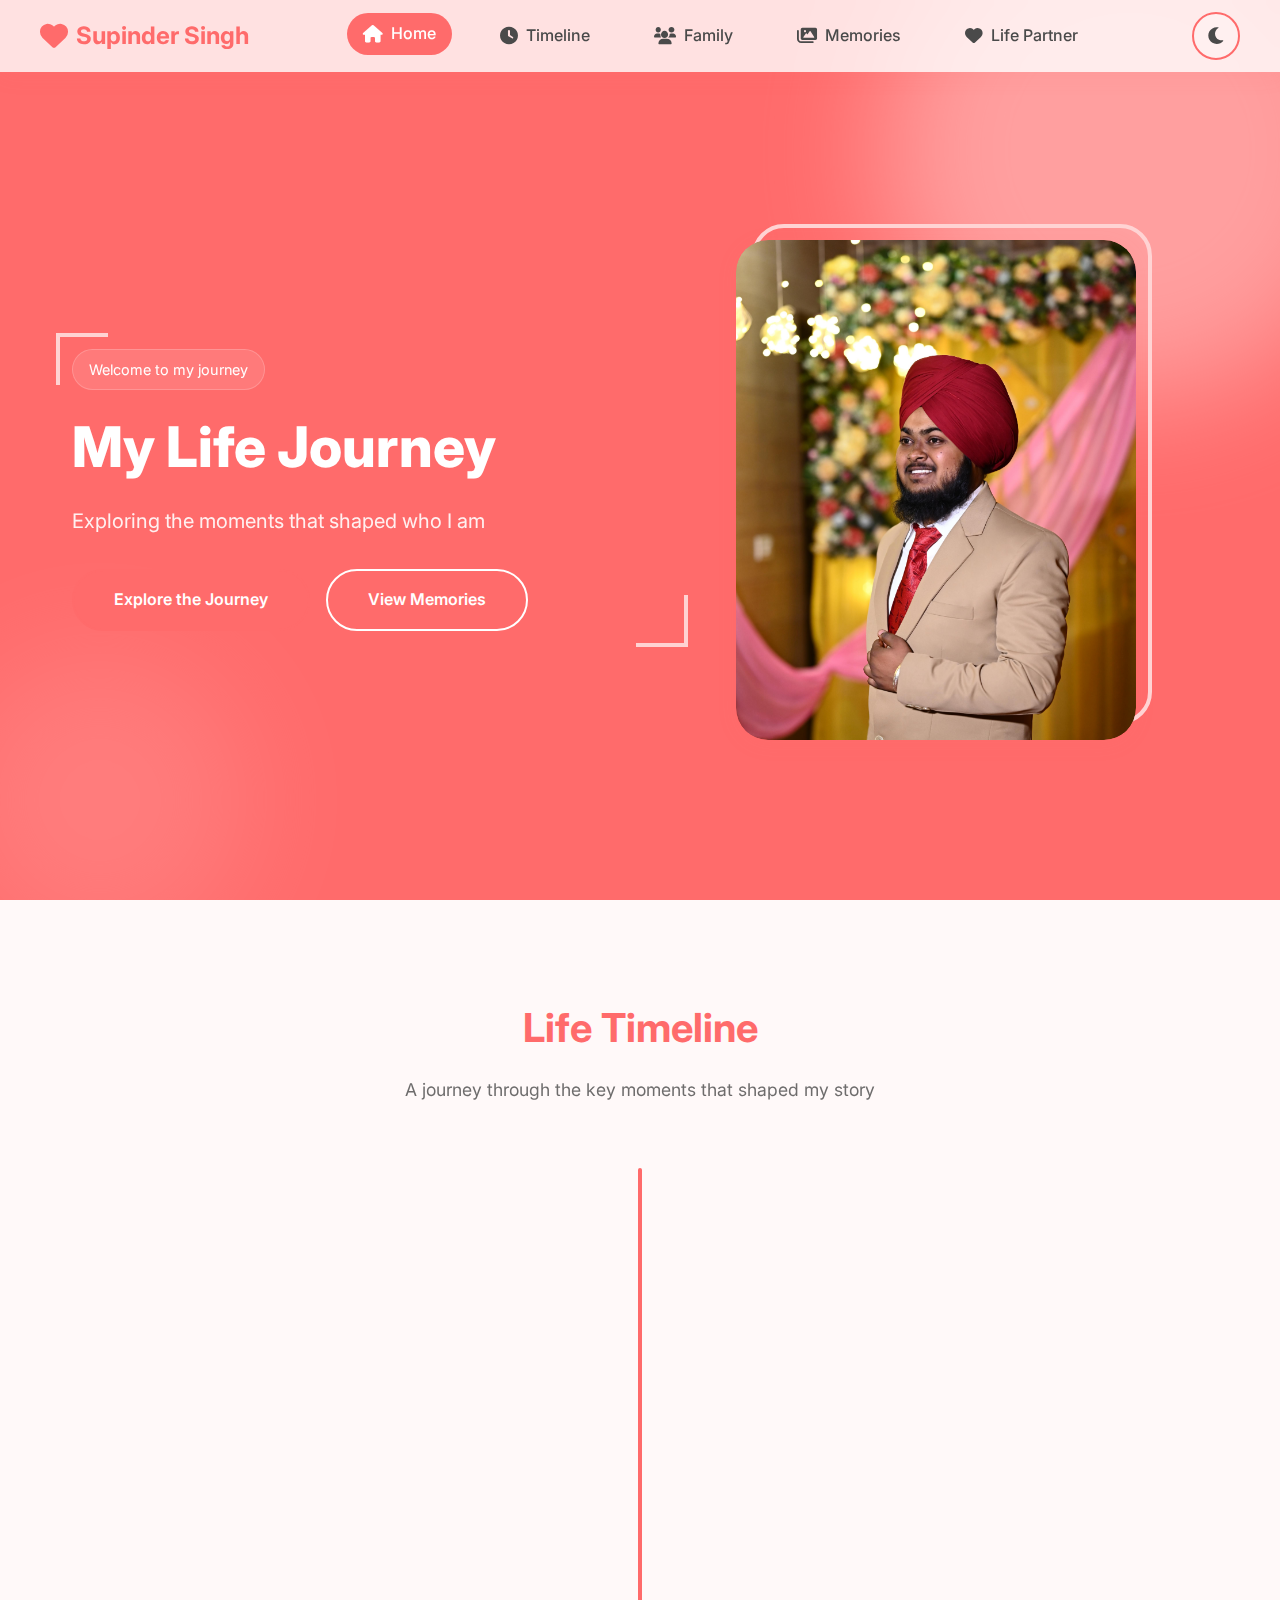
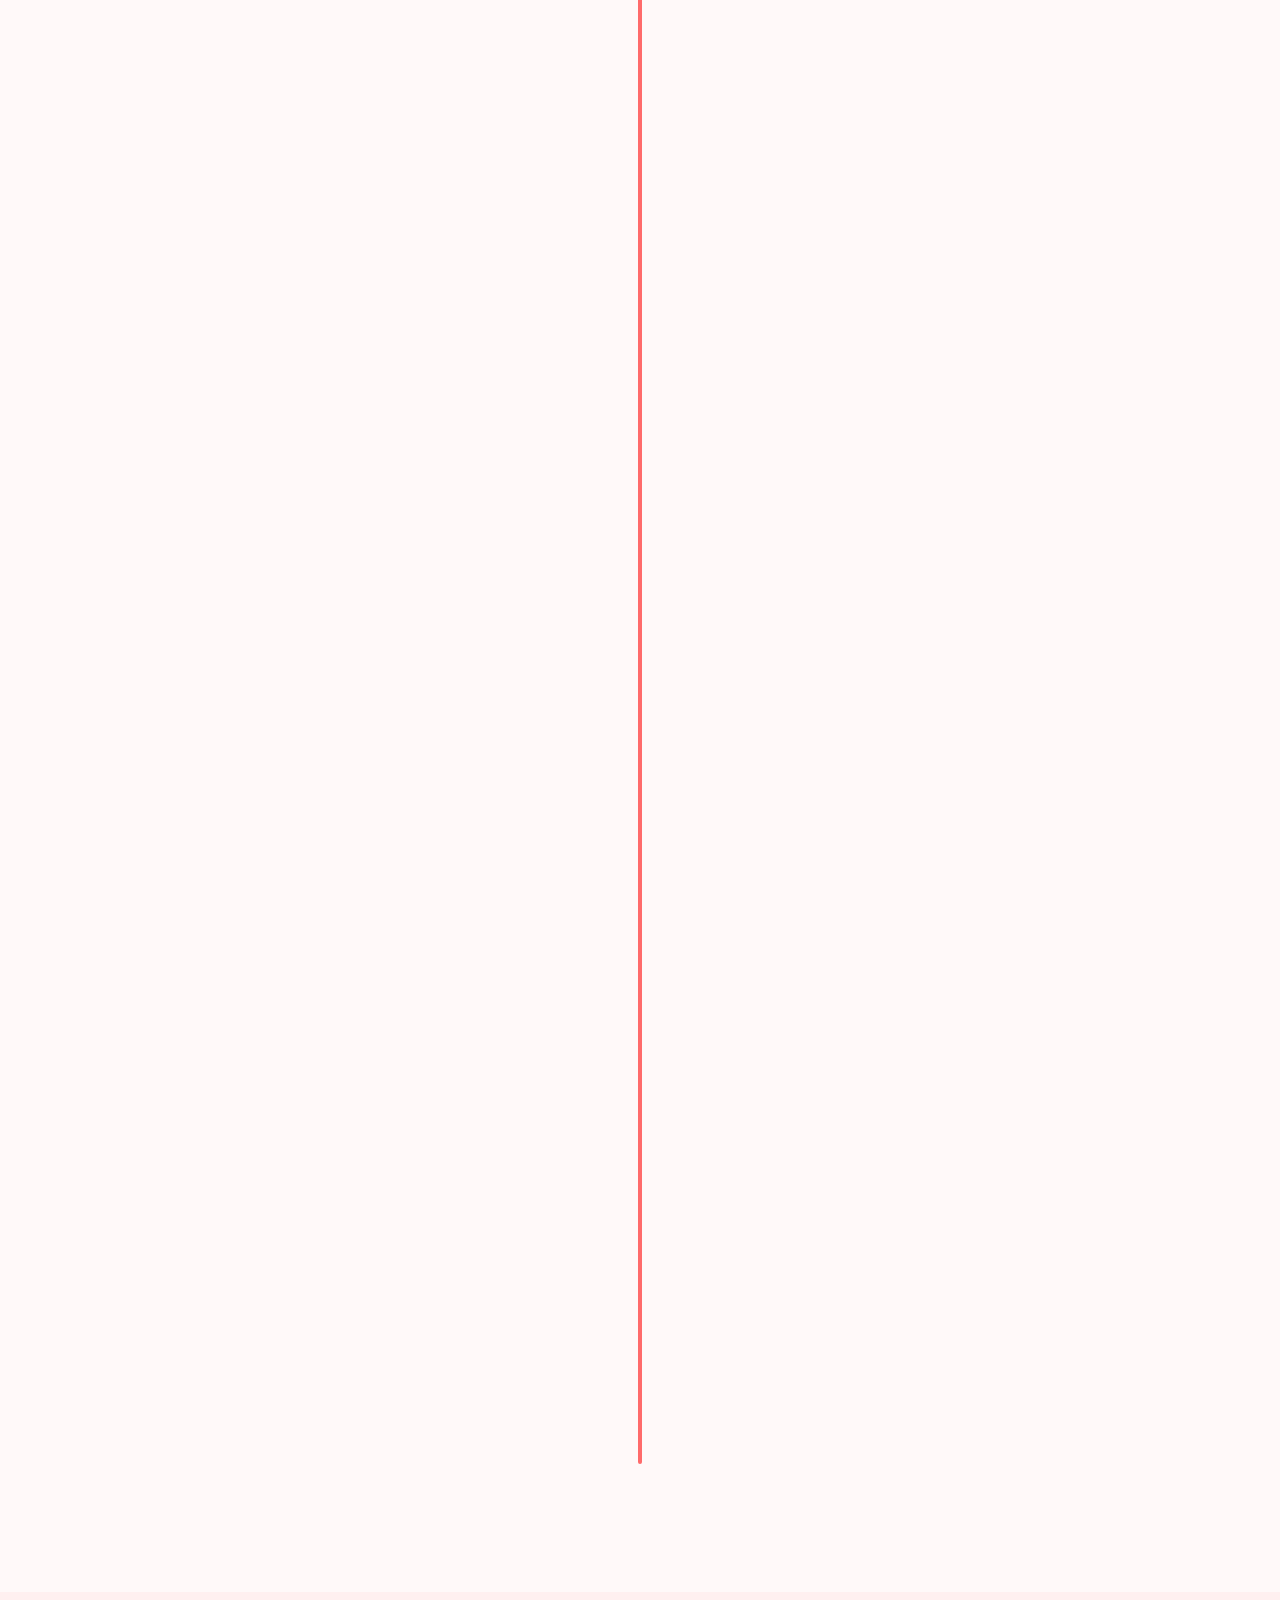
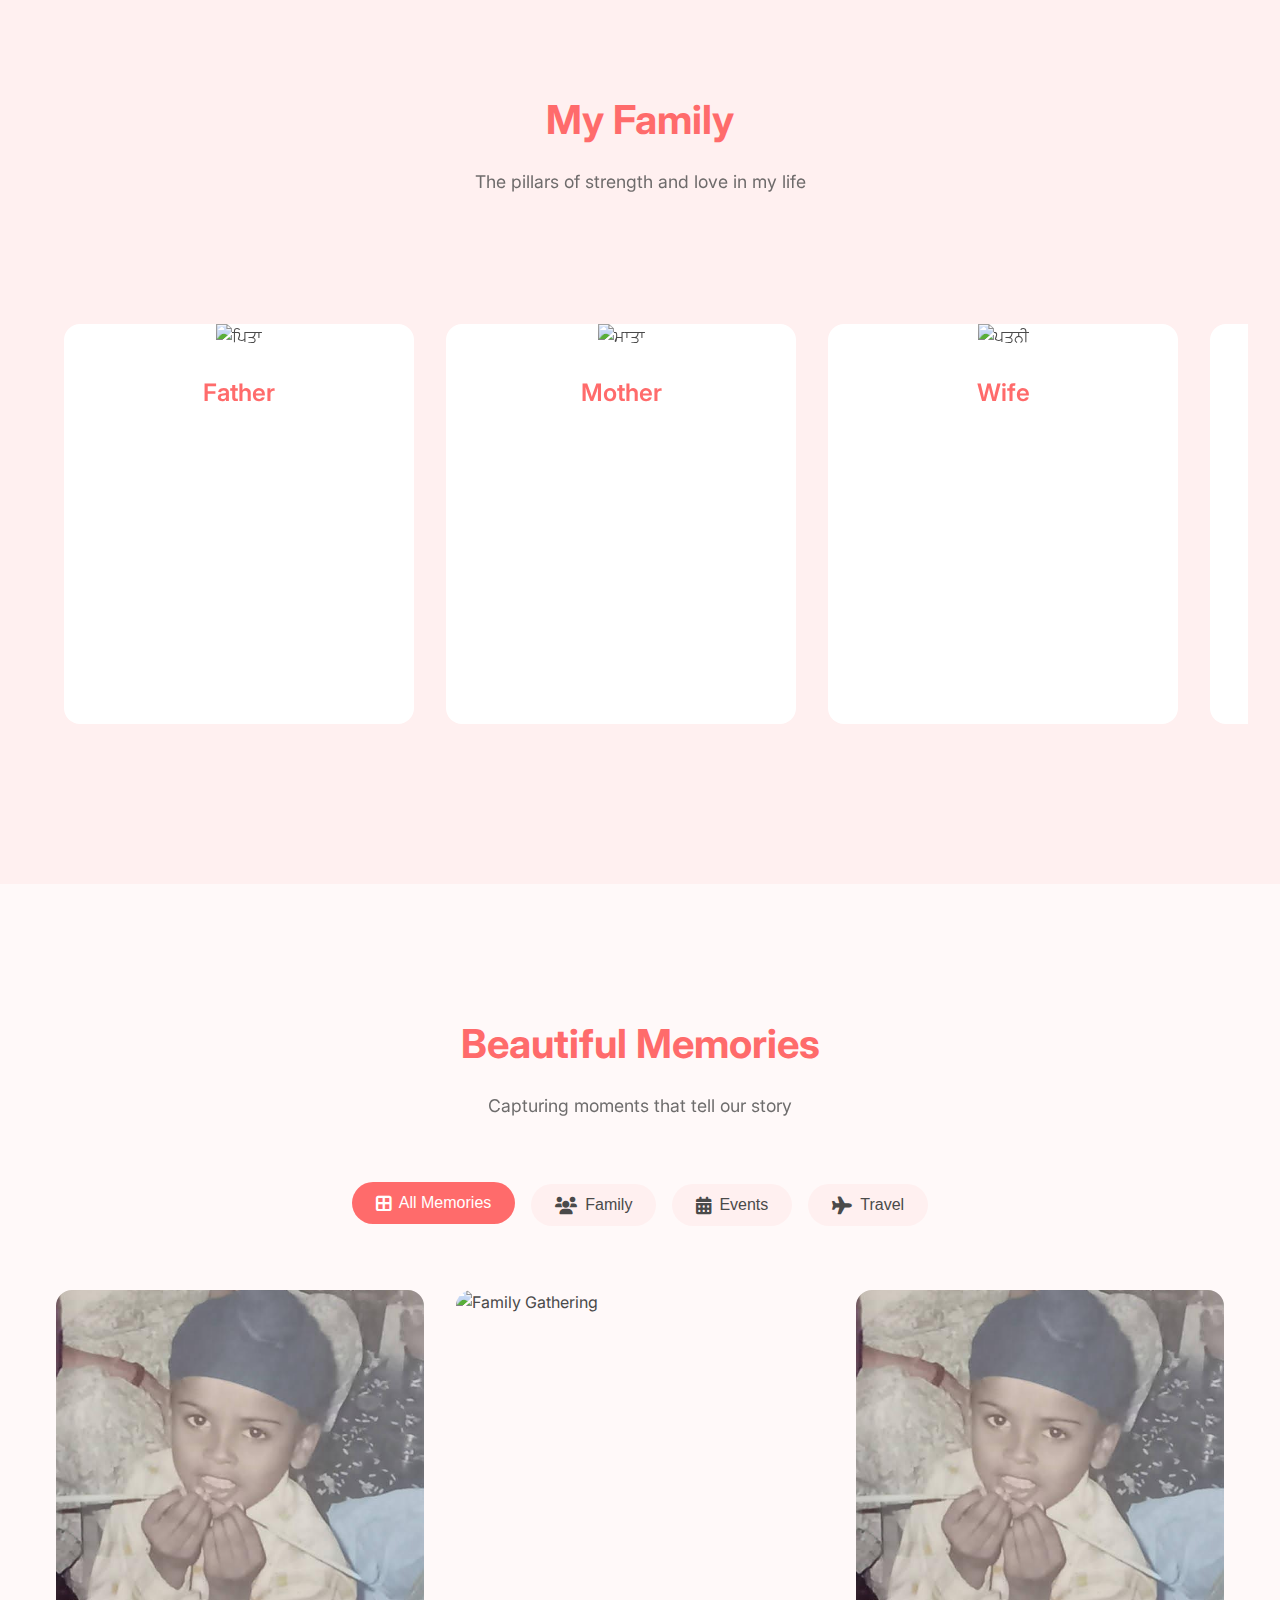
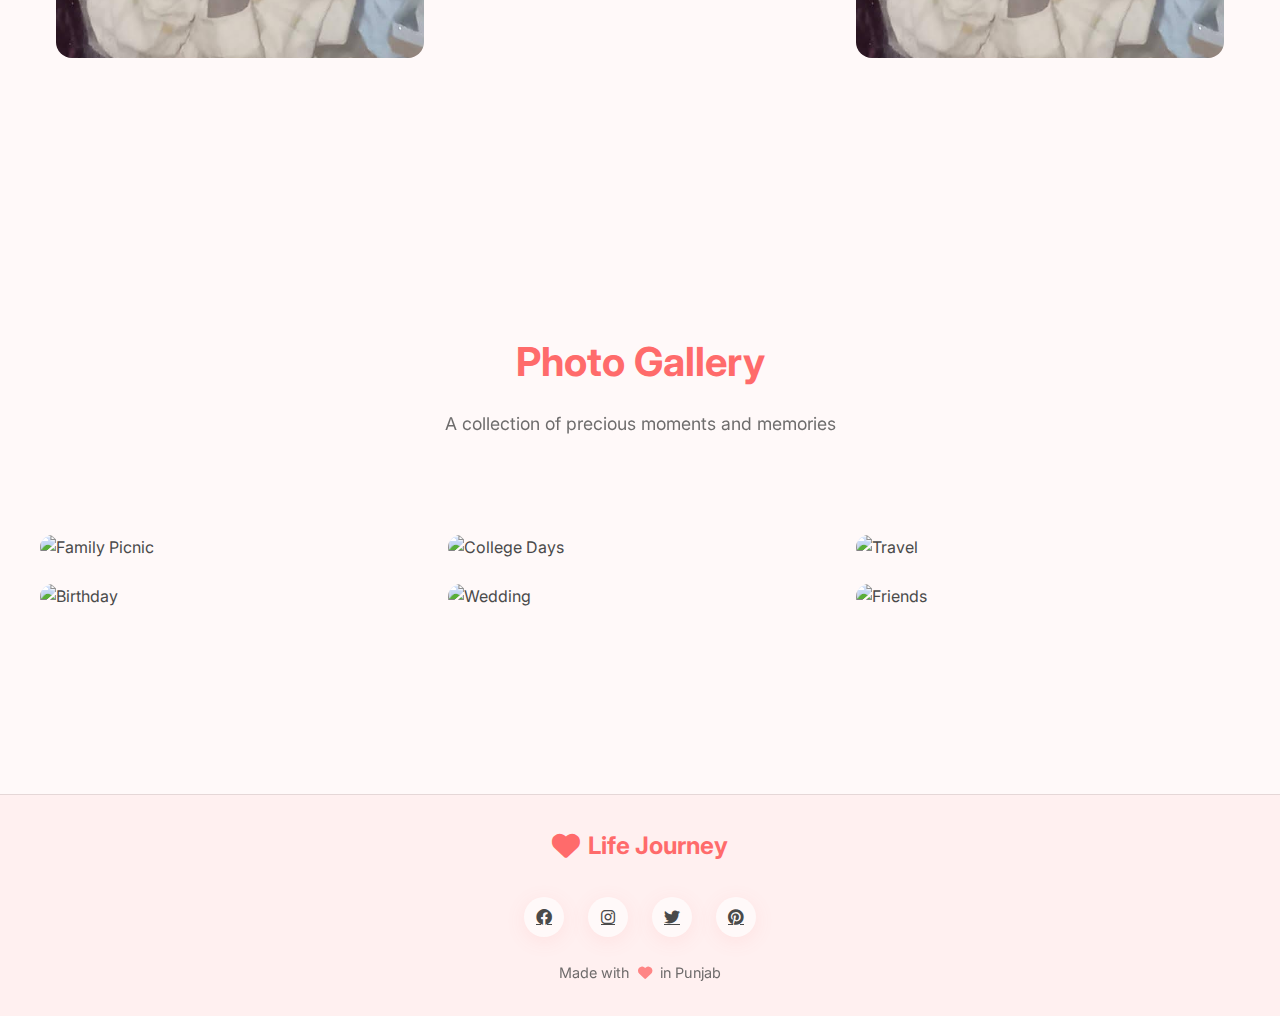
==== commit f29f6218: "change layout and partner page" ====
--- a/index.html
+++ b/index.html
@@ -19,8 +19,8 @@
         <div class="nav-container">
             <div class="nav-left">
                 <div class="nav-brand">
-                    <i class="fas fa-book-open"></i>
-                    <span>Life Journey</span>
+                    <i class="fas fa-heart"></i>
+                    <span>Supinder Singh</span>
                 </div>
             </div>
             
@@ -42,16 +42,21 @@
                         <i class="fas fa-images"></i>
                         <span>Memories</span>
                     </a></li>
+                    <li><a href="login.html" class="nav-link">
+                        <i class="fas fa-heart"></i>
+                        <span>Life Partner</span>
+                    </a></li>
                 </ul>
             </div>
             
             <div class="nav-right">
                 <button class="theme-toggle">
+                    <i class="fas fa-sun"></i>
                     <i class="fas fa-moon"></i>
                 </button>
-                <div class="nav-toggle" id="navToggle">
+                <button class="nav-toggle" id="navToggle" aria-expanded="false" aria-label="Toggle navigation">
                     <i class="fas fa-bars"></i>
-                </div>
+                </button>
             </div>
         </div>
     </nav>
@@ -59,14 +64,14 @@
     <!-- Hero Section -->
     <section id="home" class="hero">
         <div class="hero-overlay"></div>
-        <div class="hero-image-grid">
-            <div class="hero-image" style="background-image: url('assets/images/hero1.jpg')"></div>
-            <div class="hero-image" style="background-image: url('assets/images/hero2.jpg')"></div>
-            <div class="hero-image" style="background-image: url('assets/images/hero3.jpg')"></div>
-            <div class="hero-image" style="background-image: url('assets/images/hero4.jpg')"></div>
+        <div class="hero-background">
+            <div class="hero-shape shape-1"></div>
+            <div class="hero-shape shape-2"></div>
+            <div class="hero-shape shape-3"></div>
         </div>
         <div class="hero-content">
             <div class="hero-text">
+                <div class="hero-badge">Welcome to my journey</div>
                 <h1>My Life Journey</h1>
                 <p>Exploring the moments that shaped who I am</p>
                 <div class="hero-buttons">
@@ -75,7 +80,13 @@
                 </div>
             </div>
             <div class="hero-featured-image">
-                <img src="assets/images/hero1.jpg" alt="Profile">
+                <div class="image-container">
+                    <img src="assets/images/hero1.jpg" alt="Profile">
+                    <div class="floating-card">
+                        <i class="fas fa-heart"></i>
+                        <span>Life is beautiful</span>
+                    </div>
+                </div>
                 <div class="image-decoration"></div>
             </div>
         </div>
@@ -87,71 +98,102 @@
             <h2 class="section-title">Life Timeline</h2>
             <p class="section-subtitle">A journey through the key moments that shaped my story</p>
         </div>
-        <div class="timeline">
-            <div class="timeline-item" data-year="2001">
-                <div class="timeline-marker"></div>
-                <div class="timeline-content">
-                    <div class="timeline-date">November 30, 2001</div>
-                    <div class="timeline-card">
+        <div class="timeline-container">
+            <div class="timeline-card">
+                <div class="timeline-card-inner">
+                    <div class="timeline-card-front">
+                        <div class="timeline-year">2001</div>
                         <div class="timeline-image">
                             <img src="assets/images/birth.jpg" alt="Birth">
                         </div>
                         <div class="timeline-info">
                             <h3>The Beginning</h3>
                             <p>A new journey begins in Kharar, Punjab. The start of a beautiful life story.</p>
-                        </div>
-                    </div>
-                </div>
-            </div>
-            
-            <div class="timeline-item" data-year="2004">
-                <div class="timeline-marker"></div>
-                <div class="timeline-content">
-                    <div class="timeline-date">September 2004</div>
-                    <div class="timeline-card">
+                            <span class="timeline-date">November 30, 2001</span>
+                        </div>
+                    </div>
+                    <div class="timeline-card-back">
+                        <h3>Life Begins</h3>
+                        <p>Born on November 30, 2001, in Kharar, Punjab. A moment that marked the beginning of a beautiful journey filled with love, laughter, and endless possibilities.</p>
+                        <div class="timeline-quote">
+                            <i class="fas fa-quote-left"></i>
+                            <p>"Every great journey begins with a single moment."</p>
+                        </div>
+                    </div>
+                </div>
+            </div>
+
+            <div class="timeline-card">
+                <div class="timeline-card-inner">
+                    <div class="timeline-card-front">
+                        <div class="timeline-year">2007</div>
                         <div class="timeline-image">
-                            <img src="assets/images/school.jpg" alt="School">
+                            <img src="assets/images/school.jpg" alt="School Days">
                         </div>
                         <div class="timeline-info">
-                            <h3>School Days</h3>
-                            <p>Started middle school. Made lifelong friends and discovered my passion for learning.</p>
-                        </div>
-                    </div>
-                </div>
-            </div>
-            
-            <div class="timeline-item" data-year="2020">
-                <div class="timeline-marker"></div>
-                <div class="timeline-content">
-                    <div class="timeline-date">June 2020</div>
-                    <div class="timeline-card">
+                            <h3>School Days Begin</h3>
+                            <p>Started my educational journey at Sri Guru Harkrishan Public School, Kharar.</p>
+                            <span class="timeline-date">April 5, 2007</span>
+                        </div>
+                    </div>
+                    <div class="timeline-card-back">
+                        <h3>First Steps in Education</h3>
+                        <p>The start of my academic journey where I made my first friends and discovered my love for learning. These early years shaped my curiosity and passion for knowledge.</p>
+                        <div class="timeline-quote">
+                            <i class="fas fa-quote-left"></i>
+                            <p>"ਵਿੱਦਿਆ ਵੀਚਾਰੀ ਤਾਂ ਪਰਉਪਕਾਰੀ"</p>
+                        </div>
+                    </div>
+                </div>
+            </div>
+
+            <div class="timeline-card">
+                <div class="timeline-card-inner">
+                    <div class="timeline-card-front">
+                        <div class="timeline-year">2020</div>
                         <div class="timeline-image">
-                            <img src="assets/images/college.jpg" alt="College">
+                            <img src="assets/images/college.jpg" alt="College Life">
                         </div>
                         <div class="timeline-info">
-                            <h3>College Life</h3>
-                            <p>Embarked on my college journey, studying Computer Science and making memories.</p>
-                        </div>
-                    </div>
-                </div>
-            </div>
-
-            <div class="timeline-item" data-year="2024">
-                <div class="timeline-marker"></div>
-                <div class="timeline-content">
-                    <div class="timeline-date">February 14, 2024</div>
-                    <div class="timeline-card">
+                            <h3>College Journey</h3>
+                            <p>Began pursuing B.Tech in Computer Science at Chandigarh University.</p>
+                            <span class="timeline-date">September 15, 2020</span>
+                        </div>
+                    </div>
+                    <div class="timeline-card-back">
+                        <h3>Higher Education</h3>
+                        <p>A new chapter of learning and growth. Exploring the world of technology, making lifelong friends, and discovering my passion for programming.</p>
+                        <div class="timeline-quote">
+                            <i class="fas fa-quote-left"></i>
+                            <p>"Education is not preparation for life; education is life itself."</p>
+                        </div>
+                    </div>
+                </div>
+            </div>
+
+            <div class="timeline-card">
+                <div class="timeline-card-inner">
+                    <div class="timeline-card-front">
+                        <div class="timeline-year">2024</div>
                         <div class="timeline-image">
-                            <img src="assets/images/wedding.png" alt="Wedding">
+                            <img src="assets/images/wedding.png" alt="Wedding Day">
                         </div>
                         <div class="timeline-info">
-                            <h3>Wedding Day</h3>
-                            <p>A beautiful celebration of love and commitment. Starting a new chapter of life with my soulmate, surrounded by family and friends. A day filled with joy, laughter, and endless promises.</p>
-                        </div>
-                    </div>
-                </div>
-            </div>
-
+                            <h3>A New Beginning</h3>
+                            <p>The most beautiful day of my life - my wedding day.</p>
+                            <span class="timeline-date">February 14, 2024</span>
+                        </div>
+                    </div>
+                    <div class="timeline-card-back">
+                        <h3>Wedding Celebration</h3>
+                        <p>A celebration of love and commitment. Starting a new chapter of life with my soulmate, surrounded by family and friends. A day filled with joy, laughter, and endless promises.</p>
+                        <div class="timeline-quote">
+                            <i class="fas fa-quote-left"></i>
+                            <p>"ਦੋ ਦਿਲਾਂ ਦਾ ਮਿਲਣ, ਦੋ ਰੂਹਾਂ ਦਾ ਸਾਥ"</p>
+                        </div>
+                    </div>
+                </div>
+            </div>
         </div>
     </section>
 
@@ -162,37 +204,31 @@
             <p class="section-subtitle">The pillars of strength and love in my life</p>
         </div>
         <div class="family-slider-container">
-            <button class="slider-btn prev-btn" id="prevBtn">
-                <i class="fas fa-chevron-left"></i>
-            </button>
-            <button class="slider-btn next-btn" id="nextBtn">
-                <i class="fas fa-chevron-right"></i>
-            </button>
             <div class="family-slider">
-                <div class="family-grid">
+                <div class="family-track">
+                    <div class="family-card clone">
+                        <div class="card-inner">
+                            <div class="card-front">
+                                <img src="https://via.placeholder.com/400x400?text=Father" alt="ਪਿਤਾ">
+                                <h3>Father</h3>
+                            </div>
+                            <div class="card-back">
+                                <div class="card-content">
+                                    <h3>My Father</h3>
+                                    <p>ਮੇਰੇ ਰੋਲ ਮਾਡਲ ਅਤੇ ਮਾਰਗਦਰਸ਼ਕ। ਉਨ੍ਹਾਂ ਦੀ ਸਿਆਣ ਅਤੇ ਤਾਕਤ ਨੇ ਮੈਨੂੰ ਬਣਾਇਆ ਹੈ।</p>
+                                    <div class="card-quote">
+                                        <i class="fas fa-quote-left"></i>
+                                        <p>"ਚੁੱਪ-ਚਾਪ ਮਿਹਨਤ ਕਰੋ, ਸਫਲਤਾ ਖੁਦ ਬੋਲੇਗੀ।"</p>
+                                    </div>
+                                </div>
+                            </div>
+                        </div>
+                    </div>
+                    
                     <div class="family-card">
                         <div class="card-inner">
                             <div class="card-front">
-                                <img src="assets/images/father.jpg" alt="ਪਿਤਾ">
-                                <h3>Father</h3>
-                            </div>
-                            <div class="card-back">
-                                <div class="card-content">
-                                    <h3>My Father</h3>
-                                    <p>ਮੇਰੇ ਰੋਲ ਮਾਡਲ ਅਤੇ ਮਾਰਗਦਰਸ਼ਕ। ਉਨ੍ਹਾਂ ਦੀ ਸਿਆਣਪ ਅਤੇ ਤਾਕਤ ਨੇ ਮੈਨੂੰ ਬਣਾਇਆ ਹੈ।</p>
-                                    <div class="card-quote">
-                                        <i class="fas fa-quote-left"></i>
-                                        <p>"ਚੁੱਪ-ਚਾਪ ਮਿਹਨਤ ਕਰੋ, ਸਫਲਤਾ ਖੁਦ ਬੋਲੇਗੀ।"</p>
-                                    </div>
-                                </div>
-                            </div>
-                        </div>
-                    </div>
-                    
-                    <div class="family-card">
-                        <div class="card-inner">
-                            <div class="card-front">
-                                <img src="assets/images/mother.jpg" alt="ਮਾਤਾ">
+                                <img src="https://via.placeholder.com/400x400?text=Mother" alt="ਮਾਤਾ">
                                 <h3>Mother</h3>
                             </div>
                             <div class="card-back">
@@ -201,7 +237,7 @@
                                     <p>ਬੇਸ਼ਰਤ ਪਿਆਰ ਅਤੇ ਦੇਖਭਾਲ ਦੀ ਮੂਰਤ। ਉਨ੍ਹਾਂ ਦੀਆਂ ਕੁਰਬਾਨੀਆਂ ਅਤੇ ਸਮਰਪਣ ਹਰ ਰੋਜ਼ ਮੈਨੂੰ ਪ੍ਰੇਰਿਤ ਕਰਦੇ ਹਨ।</p>
                                     <div class="card-quote">
                                         <i class="fas fa-quote-left"></i>
-                                        <p>"ਪਿਆਰ ਹੀ ਜ਼ਿੰਦਗੀ ਦੀ ਨੀਂਹ ਹੈ।"</p>
+                                        <p>"ਪਿਆਰ ਹਰ ਜ਼ਿੰਦਗੀ ਦੀ ਨੀਂਹ ਹੈ।"</p>
                                     </div>
                                 </div>
                             </div>
@@ -211,7 +247,7 @@
                     <div class="family-card">
                         <div class="card-inner">
                             <div class="card-front">
-                                <img src="assets/images/wife.jpg" alt="ਪਤਨੀ">
+                                <img src="https://via.placeholder.com/400x400?text=Wife" alt="ਪਤਨੀ">
                                 <h3>Wife</h3>
                             </div>
                             <div class="card-back">
@@ -220,7 +256,7 @@
                                     <p>ਮੇਰੀ ਜ਼ਿੰਦਗੀ ਦੀ ਸਾਥਣ ਅਤੇ ਮੇਰੀ ਤਾਕਤ। ਉਸਦਾ ਪਿਆਰ ਅਤੇ ਸਮਝਦਾਰੀ ਮੇਰੀ ਜ਼ਿੰਦਗੀ ਨੂੰ ਪੂਰਨ ਬਣਾਉਂਦੀ ਹੈ।</p>
                                     <div class="card-quote">
                                         <i class="fas fa-quote-left"></i>
-                                        <p>"ਤੁਸੀਂ ਮੇਰੀ ਜ਼ਿੰਦਗੀ ਦੀ ਸਭ ਤੋਂ ਖੂਬਸੂਰਤ ਦੁਆ ਦੋ।"</p>
+                                        <p>"ਤੁਸੀਂ ਮੇਰੀ ਜ਼ਿੰਦਗੀ ਦੀ ਸਭ ਤੋਂ ਸ਼ੂਬਸਰਤ ਦੁਆ ਦੋ।"</p>
                                     </div>
                                 </div>
                             </div>
@@ -230,16 +266,16 @@
                     <div class="family-card">
                         <div class="card-inner">
                             <div class="card-front">
-                                <img src="assets/images/sister.jpg" alt="ਭੈਣ">
+                                <img src="https://via.placeholder.com/400x400?text=Sister" alt="ਭੈਣ">
                                 <h3>Sister</h3>
                             </div>
                             <div class="card-back">
                                 <div class="card-content">
                                     <h3>My Sister</h3>
-                                    <p>ਮੇਰੀ ਸਭ ਤੋਂ ਵਧੀਆ ਦੋਸਤ ਅਤੇ ਰਾਜ਼ਦਾਰ। ਇਕੱਠੇ ਵੱਡੇ ਹੋਣ ਨੇ ਸਾਨੂੰ ਬਹੁਤ ਸਾਰੀਆਂ ਯਾਦਾਂ ਦਿੱਤੀਆਂ ਹਨ।</p>
-                                    <div class="card-quote">
-                                        <i class="fas fa-quote-left"></i>
-                                        <p>"ਖੂਨ ਦੇ ਰਿਸ਼ਤੇ ਨਾਲ ਭੈਣ, ਦਿਲ ਦੇ ਰਿਸ਼ਤੇ ਨਾਲ ਦੋਸਤ।"</p>
+                                    <p>ਮੇਰੀ ਸਭ ਤੋਂ ਵਧੀਆ ਦੋਤ ਅਤੇ ਰਾਜ਼ਦਾਰ। ਇਕੱਠੇ ਵੱਡੇ ਹੋਣ ਨੇ ਸਾਨੂੰ ਬਹੁਤ ਸਾਰੀਆਂ ਯਾਦਾਂ ਦਿੱਤੀਆਂ ਹਨ।</p>
+                                    <div class="card-quote">
+                                        <i class="fas fa-quote-left"></i>
+                                        <p>"ਖੂਨ ਦੇ ਰਿਸ਼ਾਲੇ ਨਾਲ ਭੈਣ, ਦਿਲ ਦੇ ਰਿਸ਼ਤੇ ਨਾਲ ਦੋਸਤ"</p>
                                     </div>
                                 </div>
                             </div>
@@ -249,13 +285,13 @@
                     <div class="family-card">
                         <div class="card-inner">
                             <div class="card-front">
-                                <img src="assets/images/brother.jpg" alt="ਭਰਾ">
+                                <img src="https://via.placeholder.com/400x400?text=Brother" alt="ਭਰਾ">
                                 <h3>Brother</h3>
                             </div>
                             <div class="card-back">
                                 <div class="card-content">
                                     <h3>My Brother</h3>
-                                    <p>ਮੇਰਾ ਸਾਥੀ ਅਤੇ ਰੱਖਿਅਕ। ਉਸਦੀ ਮੌਜੂਦਗੀ ਜ਼ਿੰਦਗੀ ਨੂੰ ਹੋਰ ਵੀ ਰੋਮਾਂਚਕ ਅਤੇ ਮਜ਼ੇਦਾਰ ਬਣਾਉਂਦੀ ਹੈ।</p>
+                                    <p>ਮੇਰਾ ਸਾਥੀ ਅਤੇ ਰੱਖਿਅਕ। ਉਸਦੀ ਮੌਜੂਦਗੀ ਜਿੰਦਗੀ ਨੂੰ ਹੋਰ ਵੀ ਰੋਮਾਂਚਕ ਅਤੇ ਮਜ਼ੇਦਾਰ ਬਣਾਉਂਦੀ ਹੈ।</p>
                                     <div class="card-quote">
                                         <i class="fas fa-quote-left"></i>
                                         <p>"ਖੂਨ ਨਾਲ ਜੁੜੇ, ਦਿਲ ਨਾਲ ਜੁੜੇ।"</p>
@@ -265,15 +301,102 @@
                         </div>
                     </div>
                     
-
-                </div>
-            </div>
-            <div class="slider-dots">
-                <span class="dot active"></span>
-                <span class="dot"></span>
-                <span class="dot"></span>
-                <span class="dot"></span>
-                <span class="dot"></span>
+                    <div class="family-card clone">
+                        <div class="card-inner">
+                            <div class="card-front">
+                                <img src="https://via.placeholder.com/400x400?text=Father" alt="ਪਿਤਾ">
+                                <h3>Father</h3>
+                            </div>
+                            <div class="card-back">
+                                <div class="card-content">
+                                    <h3>My Father</h3>
+                                    <p>ਮੇਰੇ ਰੋਲ ਮਾਡਲ ਅਤੇ ਮਾਰਗਦਰਸ਼ਕ। ਉਨ੍ਹਾਂ ਦੀ ਸਿਆਣ ਅਤੇ ਤਾਕਤ ਨੇ ਮੈਨੂੰ ਬਣਾਇਆ ਹੈ।</p>
+                                    <div class="card-quote">
+                                        <i class="fas fa-quote-left"></i>
+                                        <p>"ਚੁੱਪ-ਚਾਪ ਮਿਹਨਤ ਕਰੋ, ਸਫਲਤਾ ਖੁਦ ਬੋਲੇਗੀ।"</p>
+                                    </div>
+                                </div>
+                            </div>
+                        </div>
+                    </div>
+                    
+                    <div class="family-card clone">
+                        <div class="card-inner">
+                            <div class="card-front">
+                                <img src="https://via.placeholder.com/400x400?text=Mother" alt="ਮਾਤਾ">
+                                <h3>Mother</h3>
+                            </div>
+                            <div class="card-back">
+                                <div class="card-content">
+                                    <h3>My Mother</h3>
+                                    <p>ਬੇਸ਼ਰਤ ਪਿਆਰ ਅਤੇ ਦੇਖਭਾਲ ਦੀ ਮੂਰਤ। ਉਨ੍ਹਾਂ ਦੀਆਂ ਕੁਰਬਾਨੀਆਂ ਅਤੇ ਸਮਰਪਣ ਹਰ ਰੋਜ਼ ਮੈਨੂੰ ਪ੍ਰੇਰਿਤ ਕਰਦੇ ਹਨ।</p>
+                                    <div class="card-quote">
+                                        <i class="fas fa-quote-left"></i>
+                                        <p>"ਪਿਆਰ ਹਰ ਜ਼ਿੰਦਗੀ ਦੀ ਨੀਂਹ ਹੈ।"</p>
+                                    </div>
+                                </div>
+                            </div>
+                        </div>
+                    </div>
+
+                    <div class="family-card clone">
+                        <div class="card-inner">
+                            <div class="card-front">
+                                <img src="https://via.placeholder.com/400x400?text=Wife" alt="ਪਤਨੀ">
+                                <h3>Wife</h3>
+                            </div>
+                            <div class="card-back">
+                                <div class="card-content">
+                                    <h3>My Wife</h3>
+                                    <p>ਮੇਰੀ ਜ਼ਿੰਦਗੀ ਦੀ ਸਾਥਣ ਅਤੇ ਮੇਰੀ ਤਾਕਤ। ਉਸਦਾ ਪਿਆਰ ਅਤੇ ਸਮਝਦਾਰੀ ਮੇਰੀ ਜ਼ਿੰਦਗੀ ਨੂੰ ਪੂਰਨ ਬਣਾਉਂਦੀ ਹੈ।</p>
+                                    <div class="card-quote">
+                                        <i class="fas fa-quote-left"></i>
+                                        <p>"ਤੁਸੀਂ ਮੇਰੀ ਜ਼ਿੰਦਗੀ ਦੀ ਸਭ ਤੋਂ ਸ਼ੂਬਸਰਤ ਦੁਆ ਦੋ।"</p>
+                                    </div>
+                                </div>
+                            </div>
+                        </div>
+                    </div>
+                    
+                    <div class="family-card clone">
+                        <div class="card-inner">
+                            <div class="card-front">
+                                <img src="https://via.placeholder.com/400x400?text=Sister" alt="ਭੈਣ">
+                                <h3>Sister</h3>
+                            </div>
+                            <div class="card-back">
+                                <div class="card-content">
+                                    <h3>My Sister</h3>
+                                    <p>ਮੇਰੀ ਸਭ ਤੋਂ ਵਧੀਆ ਦੋਤ ਅਤੇ ਰਾਜ਼ਦਾਰ। ਇਕੱਠੇ ਵੱਡੇ ਹੋਣ ਨੇ ਸਾਨੂੰ ਬਹੁਤ ਸਾਰੀਆਂ ਯਾਦਾਂ ਦਿੱਤੀਆਂ ਹਨ।</p>
+                                    <div class="card-quote">
+                                        <i class="fas fa-quote-left"></i>
+                                        <p>"ਖੂਨ ਦੇ ਰਿਸ਼ਾਲੇ ਨਾਲ ਭੈਣ, ਦਿਲ ਦੇ ਰਿਸ਼ਤੇ ਨਾਲ ਦੋਸਤ"</p>
+                                    </div>
+                                </div>
+                            </div>
+                        </div>
+                    </div>
+                    
+                    <div class="family-card clone">
+                        <div class="card-inner">
+                            <div class="card-front">
+                                <img src="https://via.placeholder.com/400x400?text=Brother" alt="ਭਰਾ">
+                                <h3>Brother</h3>
+                            </div>
+                            <div class="card-back">
+                                <div class="card-content">
+                                    <h3>My Brother</h3>
+                                    <p>ਮੇਰਾ ਸਾਥੀ ਅਤੇ ਰੱਖਿਅਕ। ਉਸਦੀ ਮੌਜੂਦਗੀ ਜਿੰਦਗੀ ਨੂੰ ਹੋਰ ਵੀ ਰੋਮਾਂਚਕ ਅਤੇ ਮਜ਼ੇਦਾਰ ਬਣਾਉਂਦੀ ਹੈ।</p>
+                                    <div class="card-quote">
+                                        <i class="fas fa-quote-left"></i>
+                                        <p>"ਖੂਨ ਨਾਲ ਜੁੜੇ, ਦਿਲ ਨਾਲ ਜੁੜੇ।"</p>
+                                    </div>
+                                </div>
+                            </div>
+                        </div>
+                    </div>
+                    
+                </div>
             </div>
         </div>
     </section>
@@ -303,9 +426,23 @@
                     <span>Travel</span>
                 </button>
             </div>
+
             <div class="memories-grid">
+
+                <div class="memory-item" data-category="events">
+                    <img src="assets/images/birth.jpg" alt="Birthday Celebration">
+                    <div class="memory-overlay">
+                        <div class="memory-content">
+                            <h3>Birthday Celebration</h3>
+                            <p>Making wishes and sharing joy</p>
+                            <span class="memory-date">August 2023</span>
+                        </div>
+                    </div>
+                </div>
+
+
                 <div class="memory-item" data-category="family">
-                    <img src="assets/images/hero1.jpg" alt="Family Gathering">
+                    <img src="assets/images/family.jpg" alt="Family Gathering">
                     <div class="memory-overlay">
                         <div class="memory-content">
                             <h3>Family Gathering</h3>
@@ -314,26 +451,7 @@
                         </div>
                     </div>
                 </div>
-                <div class="memory-item" data-category="events">
-                    <img src="assets/images/hero2.jpg" alt="Birthday Celebration">
-                    <div class="memory-overlay">
-                        <div class="memory-content">
-                            <h3>Birthday Celebration</h3>
-                            <p>Making wishes and sharing joy</p>
-                            <span class="memory-date">August 2023</span>
-                        </div>
-                    </div>
-                </div>
-                <div class="memory-item" data-category="travel">
-                    <img src="assets/images/hero3.jpg" alt="Beach Vacation">
-                    <div class="memory-overlay">
-                        <div class="memory-content">
-                            <h3>Beach Vacation</h3>
-                            <p>Sun, sand, and endless smiles</p>
-                            <span class="memory-date">July 2023</span>
-                        </div>
-                    </div>
-                </div>
+
                 <div class="memory-item" data-category="family">
                     <img src="assets/images/hero4.jpg" alt="Family Dinner">
                     <div class="memory-overlay">
@@ -349,59 +467,55 @@
         </div>
     </section>
 
+    <!-- Photo Gallery Section -->
+    <section id="gallery" class="gallery-section">
+        <div class="section-header">
+            <h2 class="section-title">Photo Gallery</h2>
+            <p class="section-subtitle">A collection of precious moments and memories</p>
+        </div>
+        
+        <div class="gallery-container">
+            <div class="masonry-grid">
+                <div class="masonry-item">
+                    <img src="https://via.placeholder.com/800x600?text=Memory+1" alt="Family Picnic">
+                </div>
+                
+                <div class="masonry-item">
+                    <img src="https://via.placeholder.com/600x800?text=Memory+2" alt="Birthday">
+                </div>
+                
+                <div class="masonry-item">
+                    <img src="https://via.placeholder.com/800x500?text=Memory+3" alt="College Days">
+                </div>
+                
+                <div class="masonry-item">
+                    <img src="https://via.placeholder.com/600x600?text=Memory+4" alt="Wedding">
+                </div>
+                
+                <div class="masonry-item">
+                    <img src="https://via.placeholder.com/800x800?text=Memory+5" alt="Travel">
+                </div>
+                
+                <div class="masonry-item">
+                    <img src="https://via.placeholder.com/600x700?text=Memory+6" alt="Friends">
+                </div>
+            </div>
+        </div>
+    </section>
+
     <!-- Footer -->
     <footer class="footer">
-        <div class="footer-content">
-            <div class="footer-section">
-                <div class="footer-brand">
-                    <i class="fas fa-book-open"></i>
-                    <span>Life Journey</span>
-                </div>
-                <p class="footer-description">Documenting life's beautiful moments and cherishing the memories that make us who we are.</p>
-                <div class="social-links">
-                    <a href="#" title="Facebook"><i class="fab fa-facebook"></i></a>
-                    <a href="#" title="Instagram"><i class="fab fa-instagram"></i></a>
-                    <a href="#" title="Twitter"><i class="fab fa-twitter"></i></a>
-                    <a href="#" title="LinkedIn"><i class="fab fa-linkedin"></i></a>
-                </div>
-            </div>
-            
-            <div class="footer-section">
-                <h3>Quick Links</h3>
-                <ul class="footer-links">
-                    <li><a href="#home">Home</a></li>
-                    <li><a href="#timeline">Timeline</a></li>
-                    <li><a href="#family">Family</a></li>
-                    <li><a href="#memories">Memories</a></li>
-                </ul>
-            </div>
-            
-            <div class="footer-section">
-                <h3>Contact</h3>
-                <ul class="footer-contact">
-                    <li>
-                        <i class="fas fa-envelope"></i>
-                        <a href="mailto:contact@lifejourney.com">contact@lifejourney.com</a>
-                    </li>
-                    <li>
-                        <i class="fas fa-phone"></i>
-                        <span>+91 123-456-7890</span>
-                    </li>
-                    <li>
-                        <i class="fas fa-map-marker-alt"></i>
-                        <span>Kharar, Punjab, India</span>
-                    </li>
-                </ul>
-            </div>
-        </div>
-        <div class="footer-bottom">
-            <p>&copy; 2024 Life Journey. All rights reserved.</p>
-            <div class="footer-bottom-links">
-                <a href="#">Privacy Policy</a>
-                <span class="separator">|</span>
-                <a href="#">Terms of Service</a>
-            </div>
-        </div>
+        <div class="footer-brand">
+            <i class="fas fa-heart"></i>
+            <span>Life Journey</span>
+        </div>
+        <div class="social-links">
+            <a href="#" title="Facebook"><i class="fab fa-facebook"></i></a>
+            <a href="#" title="Instagram"><i class="fab fa-instagram"></i></a>
+            <a href="#" title="Twitter"><i class="fab fa-twitter"></i></a>
+            <a href="#" title="Pinterest"><i class="fab fa-pinterest"></i></a>
+        </div>
+        <p class="copyright">Made with <i class="fas fa-heart"></i> in Punjab</p>
     </footer>
 
     <script src="js/main.js"></script>
--- a/css/style.css
+++ b/css/style.css
@@ -6,15 +6,17 @@
 }
 
 :root {
-    --primary-color: #6366f1;
-    --secondary-color: #4f46e5;
-    --accent-color: #818cf8;
-    --text-color: #1f2937;
-    --bg-color: #ffffff;
-    --section-bg: #f3f4f6;
-    --card-bg: #ffffff;
+    --primary-color: #2c6e49;     /* Forest Green */
+    --secondary-color: #4c956c;   /* Sage Green */
+    --accent-color: #ffc9b9;      /* Soft Coral */
+    --text-color: #2d3436;        /* Dark Gray */
+    --bg-color: #faf9f7;          /* Off White */
+    --section-bg: #f4f1ea;        /* Light Beige */
+    --card-bg: #ffffff;           /* Pure White */
+    --gradient-start: #2c6e49;    /* Forest Green */
+    --gradient-end: #4c956c;      /* Sage Green */
     --transition: all 0.3s cubic-bezier(0.4, 0, 0.2, 1);
-    --shadow: 0 4px 6px -1px rgb(0 0 0 / 0.1), 0 2px 4px -2px rgb(0 0 0 / 0.1);
+    --shadow: 0 4px 20px rgba(0, 0, 0, 0.08);
 }
 
 body {
@@ -61,6 +63,16 @@
 
 .nav-brand i {
     font-size: 1.75rem;
+    color: var(--primary-color);
+    animation: heartbeat 1.5s ease-in-out infinite;
+}
+
+@keyframes heartbeat {
+    0% { transform: scale(1); }
+    14% { transform: scale(1.1); }
+    28% { transform: scale(1); }
+    42% { transform: scale(1.1); }
+    70% { transform: scale(1); }
 }
 
 .nav-middle {
@@ -85,12 +97,23 @@
     font-weight: 500;
     transition: var(--transition);
     padding: 0.5rem 1rem;
-    border-radius: 0.5rem;
+    border-radius: 2rem;
+    position: relative;
+    overflow: hidden;
 }
 
 .nav-link:hover, .nav-link.active {
-    background-color: var(--accent-color);
+    background-color: var(--primary-color);
     color: white;
+    transform: translateY(-2px);
+}
+
+.nav-link i {
+    transition: transform 0.3s ease;
+}
+
+.nav-link:hover i {
+    transform: scale(1.2);
 }
 
 .nav-link i {
@@ -98,17 +121,53 @@
 }
 
 .theme-toggle {
-    background: none;
-    border: none;
+    background-color: var(--section-bg);
+    border: 2px solid var(--primary-color);
     color: var(--text-color);
     cursor: pointer;
-    padding: 0.5rem;
-    border-radius: 0.5rem;
+    width: 3rem;
+    height: 3rem;
+    border-radius: 50%;
+    display: flex;
+    align-items: center;
+    justify-content: center;
     transition: var(--transition);
+    position: relative;
+    overflow: hidden;
 }
 
 .theme-toggle:hover {
-    background-color: var(--section-bg);
+    background-color: var(--primary-color);
+    color: white;
+    transform: translateY(-2px);
+    box-shadow: var(--shadow);
+}
+
+.theme-toggle i {
+    font-size: 1.2rem;
+    transition: var(--transition);
+}
+
+.theme-toggle .fa-sun {
+    position: absolute;
+    transform: translateY(100%);
+    opacity: 0;
+}
+
+.theme-toggle .fa-moon {
+    position: absolute;
+    transform: translateY(0);
+    opacity: 1;
+}
+
+[data-theme="dark"] .theme-toggle .fa-sun {
+    transform: translateY(0);
+    opacity: 1;
+}
+
+[data-theme="dark"] .theme-toggle .fa-moon {
+    transform: translateY(-100%);
+    opacity: 0;
 }
 
 .nav-toggle {
@@ -116,6 +175,9 @@
     cursor: pointer;
     padding: 0.5rem;
     border-radius: 0.5rem;
+    background: none;
+    border: none;
+    color: var(--text-color);
 }
 
 .nav-toggle:hover {
@@ -131,42 +193,68 @@
     color: white;
     position: relative;
     overflow: hidden;
+    padding-top: 5rem;
+    background-color: var(--primary-color);
 }
 
 .hero-overlay {
-    content: '';
+    opacity: 0.1;
+    background-image: 
+        radial-gradient(at 40% 20%, rgba(255,255,255,0.1) 0px, transparent 50%),
+        radial-gradient(at 80% 0%, rgba(255,255,255,0.1) 0px, transparent 50%),
+        radial-gradient(at 0% 50%, rgba(255,255,255,0.1) 0px, transparent 50%),
+        radial-gradient(at 80% 50%, rgba(255,255,255,0.1) 0px, transparent 50%);
+}
+
+.hero-background {
     position: absolute;
     top: 0;
     left: 0;
     width: 100%;
     height: 100%;
-    background: linear-gradient(
-        135deg,
-        rgba(99, 102, 241, 0.9),
-        rgba(79, 70, 229, 0.9)
-    );
-    z-index: 1;
-}
-
-.hero-image-grid {
+    overflow: hidden;
+}
+
+.hero-shape {
     position: absolute;
-    top: 0;
-    left: 0;
-    width: 100%;
-    height: 100%;
-    display: grid;
-    grid-template-columns: repeat(2, 1fr);
-    grid-template-rows: repeat(2, 1fr);
-    gap: 1rem;
-    padding: 1rem;
-    opacity: 0.3;
-}
-
-.hero-image {
-    background-size: cover;
-    background-position: center;
-    border-radius: 1rem;
-    transition: var(--transition);
+    border-radius: 50%;
+    filter: blur(60px);
+    opacity: 0.5;
+}
+
+.shape-1 {
+    background: var(--accent-color);
+    width: 500px;
+    height: 500px;
+    top: -100px;
+    right: -100px;
+}
+
+.shape-2 {
+    background: var(--secondary-color);
+    width: 300px;
+    height: 300px;
+    bottom: -50px;
+    left: -50px;
+}
+
+.shape-3 {
+    background: var(--gradient-end);
+    width: 200px;
+    height: 200px;
+    bottom: 30%;
+    right: 20%;
+}
+
+.hero-badge {
+    display: inline-block;
+    padding: 0.5rem 1rem;
+    background: rgba(255, 255, 255, 0.1);
+    border: 1px solid rgba(255, 255, 255, 0.2);
+    border-radius: 2rem;
+    font-size: 0.9rem;
+    margin-bottom: 1.5rem;
+    backdrop-filter: blur(10px);
 }
 
 .hero-content {
@@ -176,17 +264,41 @@
     width: 100%;
     padding: 2rem;
     display: flex;
-    align-items: center;
-    justify-content: space-between;
+    flex-direction: column;
+    align-items: flex-start;
     gap: 4rem;
 }
 
 .hero-text {
-    flex: 1;
+    text-align: left;
+    max-width: 600px;
+    position: relative;
+}
+
+.hero-text::before {
+    content: '';
+    position: absolute;
+    top: -1rem;
+    left: -1rem;
+    width: 3rem;
+    height: 3rem;
+    border-top: 4px solid var(--accent-color);
+    border-left: 4px solid var(--accent-color);
+}
+
+.hero-text::after {
+    content: '';
+    position: absolute;
+    bottom: -1rem;
+    right: -1rem;
+    width: 3rem;
+    height: 3rem;
+    border-bottom: 4px solid var(--accent-color);
+    border-right: 4px solid var(--accent-color);
 }
 
 .hero-content h1 {
-    font-size: 4rem;
+    font-size: 3.5rem;
     font-weight: 800;
     margin-bottom: 1.5rem;
     line-height: 1.2;
@@ -217,7 +329,8 @@
 }
 
 .cta-button.primary {
-    background-color: var(--accent-color);
+    background-color: var(--primary-color);
+    border: 2px solid var(--primary-color);
 }
 
 .cta-button.secondary {
@@ -230,12 +343,20 @@
     box-shadow: 0 10px 20px rgba(0,0,0,0.2);
 }
 
+.cta-button.primary:hover {
+    background-color: var(--secondary-color);
+    border-color: var(--secondary-color);
+}
+
+.cta-button.secondary:hover {
+    background-color: rgba(255, 255, 255, 0.1);
+}
+
 .hero-featured-image {
     position: relative;
+    width: 350px;
     flex-shrink: 0;
-    width: 400px;
-    height: 500px;
-    animation: fadeIn 1s ease-out 0.6s backwards;
+    margin-top: 2rem;
 }
 
 .hero-featured-image img {
@@ -256,6 +377,67 @@
     border: 4px solid var(--accent-color);
     border-radius: 2rem;
     z-index: 0;
+    animation: rotate 30s linear infinite;
+}
+
+.image-container {
+    position: relative;
+    height: 500px;
+    border-radius: 2rem;
+    overflow: hidden;
+    box-shadow: var(--shadow);
+}
+
+.image-container img {
+    width: 100%;
+    height: 100%;
+    object-fit: cover;
+    object-position: top center;
+    transition: transform 0.5s ease;
+}
+
+.image-container:hover img {
+    transform: scale(1.05);
+}
+
+.floating-card {
+    position: absolute;
+    bottom: 2rem;
+    right: -2rem;
+    background: rgba(255, 255, 255, 0.9);
+    padding: 1rem 1.5rem;
+    border-radius: 1rem;
+    box-shadow: var(--shadow);
+    display: flex;
+    align-items: center;
+    gap: 0.5rem;
+    backdrop-filter: blur(10px);
+}
+
+.floating-card i {
+    font-size: 1.5rem;
+    color: #ff6b6b;
+    animation: pulse 1.5s ease-in-out infinite;
+}
+
+.floating-card span {
+    font-weight: 600;
+    font-size: 1.1rem;
+}
+
+@keyframes float {
+    0%, 100% { transform: translateY(0); }
+    50% { transform: translateY(-10px); }
+}
+
+@keyframes pulse {
+    0%, 100% { transform: scale(1); }
+    50% { transform: scale(1.2); }
+}
+
+@keyframes rotate {
+    from { transform: rotate(0deg); }
+    to { transform: rotate(360deg); }
 }
 
 /* Family Section */
@@ -266,16 +448,49 @@
 
 .family-slider-container {
     position: relative;
-    max-width: 1200px;
-    margin: 0 auto;
-    overflow: hidden;
-}
-
-.family-slider {
-    position: relative;
+    max-width: 100%;
     overflow: hidden;
     padding: 2rem 0;
-    width: 100%;
+    margin: 0 auto;
+}
+
+.family-slider {
+    position: relative;
+    overflow: hidden;
+    padding: 2rem;
+}
+
+.family-track {
+    display: flex;
+    gap: 2rem;
+    transition: transform 0.5s ease-in-out;
+    animation: slideTrack 60s linear infinite;
+}
+
+.family-track:hover {
+    animation-play-state: paused;
+}
+
+.family-card {
+    flex: 0 0 350px;
+    min-width: 350px;
+    transition: transform 0.3s ease;
+    perspective: 1000px;
+    height: 400px;
+    cursor: pointer;
+}
+
+.family-card:hover {
+    transform: scale(1.05);
+}
+
+@keyframes slideTrack {
+    0% {
+        transform: translateX(0);
+    }
+    100% {
+        transform: translateX(calc(-350px * 5));
+    }
 }
 
 .section-title {
@@ -293,19 +508,12 @@
     transition: transform 0.5s ease-in-out;
 }
 
-.family-card {
-    width: 20%;
-    perspective: 1000px;
-    height: 400px;
-    cursor: pointer;
-    padding: 0 1rem;
-}
-
 .card-inner {
     position: relative;
     width: 100%;
     height: 100%;
-    transition: transform 0.6s cubic-bezier(0.4, 0, 0.2, 1);
+    text-align: center;
+    transition: transform 0.8s;
     transform-style: preserve-3d;
 }
 
@@ -317,11 +525,10 @@
     backface-visibility: hidden;
     border-radius: 1rem;
     overflow: hidden;
-    box-shadow: var(--shadow);
 }
 
 .card-front {
-    background-color: var(--card-bg);
+    background: var(--card-bg);
 }
 
 .card-front img {
@@ -340,13 +547,10 @@
 }
 
 .card-back {
-    background-color: var(--primary-color);
+    background: var(--primary-color);
     color: white;
     transform: rotateY(180deg);
-    display: flex;
-    align-items: center;
-    justify-content: center;
-    background: linear-gradient(135deg, var(--primary-color), var(--secondary-color));
+    padding: 2rem;
 }
 
 .card-content {
@@ -430,8 +634,8 @@
     }
 
     .hero-featured-image {
-        width: 300px;
-        height: 375px;
+        width: 280px;
+        margin: 2rem auto;
     }
 
     .hero-image-grid {
@@ -439,39 +643,88 @@
     }
 
     .nav-middle {
-        display: none;
+        position: fixed;
+        top: 0;
+        right: -100%;
+        height: 100vh;
+        width: 80%;
+        max-width: 400px;
+        background-color: var(--bg-color);
+        padding: 6rem 2rem 2rem;
+        transition: right 0.3s ease-in-out;
+        box-shadow: var(--shadow);
+        z-index: 999;
+    }
+
+    .nav-middle.active {
+        right: 0;
+    }
+
+    .nav-links {
+        flex-direction: column;
+        align-items: flex-start;
+        gap: 1.5rem;
+        width: 100%;
+    }
+
+    .nav-link {
+        width: 100%;
+        padding: 1rem;
+        border-radius: 0.5rem;
+        font-size: 1.2rem;
+        justify-content: flex-start;
+    }
+
+    .nav-link i {
+        width: 24px;
+        margin-right: 0.5rem;
+    }
+
+    .nav-link span {
+        font-weight: 500;
+    }
+
+    .nav-link:hover, .nav-link.active {
+        background-color: var(--primary-color);
+        color: white;
+        transform: translateY(0);
     }
 
     .nav-toggle {
-        display: block;
+        display: flex;
+        align-items: center;
+        justify-content: center;
+        font-size: 1.5rem;
+        z-index: 1000;
         cursor: pointer;
     }
 
-    .nav-links {
-        display: flex;
-        flex-direction: column;
-        position: absolute;
-        top: 100%;
+    .nav-toggle.active i::before {
+        content: "\f00d";
+    }
+
+    body.menu-open {
+        overflow: hidden;
+    }
+
+    /* Add overlay when menu is open */
+    body::after {
+        content: '';
+        position: fixed;
+        top: 0;
         left: 0;
         width: 100%;
-        background-color: var(--bg-color);
-        padding: 1rem;
-        box-shadow: var(--shadow);
-        transform: translateY(-100%);
+        height: 100%;
+        background: rgba(0, 0, 0, 0.5);
         opacity: 0;
-        pointer-events: none;
-        transition: var(--transition);
-    }
-
-    .nav-links.active {
-        transform: translateY(0);
+        visibility: hidden;
+        transition: all 0.3s ease;
+        z-index: 998;
+    }
+
+    body.menu-open::after {
         opacity: 1;
-        pointer-events: auto;
-    }
-
-    .nav-link {
-        width: 100%;
-        justify-content: center;
+        visibility: visible;
     }
 
     .slider-btn {
@@ -494,6 +747,21 @@
     .family-card {
         width: 25%;
         padding: 0 0.5rem;
+    }
+
+    .family-card {
+        flex: 0 0 300px;
+        min-width: 300px;
+        height: 350px;
+    }
+
+    @keyframes slideTrack {
+        0% {
+            transform: translateX(0);
+        }
+        100% {
+            transform: translateX(calc(-300px * 5));
+        }
     }
 } 
 
@@ -596,8 +864,8 @@
 
 /* Memories Section */
 .memories-section {
-    padding: 6rem 2rem;
-    background-color: var(--section-bg);
+    padding: 8rem 2rem;
+    background-color: var(--bg-color);
 }
 
 .memories-container {
@@ -607,9 +875,9 @@
 
 .memories-filter {
     display: flex;
-    justify-content: flex-start;
+    justify-content: center;
     gap: 1rem;
-    margin-bottom: 2rem;
+    margin-bottom: 3rem;
     flex-wrap: wrap;
 }
 
@@ -619,21 +887,19 @@
     gap: 0.5rem;
     padding: 0.75rem 1.5rem;
     border: none;
-    border-radius: 9999px;
-    background-color: var(--bg-color);
+    border-radius: 2rem;
+    background-color: var(--section-bg);
     color: var(--text-color);
+    font-size: 1rem;
     cursor: pointer;
-    font-weight: 500;
     transition: var(--transition);
-    box-shadow: var(--shadow);
 }
 
 .filter-btn i {
     font-size: 1.1rem;
 }
 
-.filter-btn:hover,
-.filter-btn.active {
+.filter-btn:hover, .filter-btn.active {
     background-color: var(--primary-color);
     color: white;
     transform: translateY(-2px);
@@ -641,7 +907,7 @@
 
 .memories-grid {
     display: grid;
-    grid-template-columns: repeat(auto-fill, minmax(300px, 1fr));
+    grid-template-columns: repeat(auto-fit, minmax(300px, 1fr));
     gap: 2rem;
     padding: 1rem;
 }
@@ -652,14 +918,13 @@
     overflow: hidden;
     aspect-ratio: 1;
     cursor: pointer;
-    box-shadow: var(--shadow);
 }
 
 .memory-item img {
     width: 100%;
     height: 100%;
     object-fit: cover;
-    transition: var(--transition);
+    transition: transform 0.5s ease;
 }
 
 .memory-overlay {
@@ -670,13 +935,20 @@
     background: linear-gradient(
         to top,
         rgba(0, 0, 0, 0.8),
-        rgba(0, 0, 0, 0)
+        transparent
     );
     padding: 2rem;
     color: white;
-    opacity: 0;
-    transform: translateY(20px);
-    transition: var(--transition);
+    transform: translateY(100%);
+    transition: transform 0.3s ease;
+}
+
+.memory-item:hover img {
+    transform: scale(1.1);
+}
+
+.memory-item:hover .memory-overlay {
+    transform: translateY(0);
 }
 
 .memory-content h3 {
@@ -685,29 +957,33 @@
 }
 
 .memory-content p {
-    font-size: 0.9rem;
+    font-size: 1rem;
     opacity: 0.9;
     margin-bottom: 0.5rem;
 }
 
 .memory-date {
-    font-size: 0.8rem;
-    opacity: 0.7;
-}
-
-.memory-item:hover img {
-    transform: scale(1.1);
-}
-
-.memory-item:hover .memory-overlay {
-    opacity: 1;
-    transform: translateY(0);
-}
-
-/* Responsive Design */
+    font-size: 0.9rem;
+    opacity: 0.8;
+}
+
 @media (max-width: 768px) {
+    .timeline-container::before {
+        left: 0;
+    }
+
+    .timeline-card {
+        width: calc(100% - 3rem);
+        margin-left: 3rem !important;
+        transform: translateX(30px);
+    }
+
+    .timeline-card::before {
+        left: -3.5rem;
+    }
+
     .memories-filter {
-        justify-content: center;
+        gap: 0.5rem;
     }
 
     .filter-btn {
@@ -715,32 +991,31 @@
         font-size: 0.9rem;
     }
 
+    .filter-btn span {
+        display: none;
+    }
+
+    .filter-btn i {
+        margin: 0;
+    }
+
     .memories-grid {
-        grid-template-columns: repeat(auto-fill, minmax(250px, 1fr));
+        grid-template-columns: repeat(auto-fit, minmax(250px, 1fr));
         gap: 1rem;
     }
-} 
+}
 
 /* Footer */
 .footer {
-    background-color: var(--text-color);
+    background-color: var(--section-bg);
     color: white;
-    padding: 4rem 2rem 1rem;
-}
-
-.footer-content {
-    max-width: 1200px;
-    margin: 0 auto;
-    display: grid;
-    grid-template-columns: repeat(auto-fit, minmax(250px, 1fr));
-    gap: 3rem;
-    margin-bottom: 3rem;
-}
-
-.footer-section {
+    padding: 2rem;
     display: flex;
     flex-direction: column;
-    gap: 1.5rem;
+    align-items: center;
+    gap: 1rem;
+    text-align: center;
+    border-top: 1px solid rgba(0, 0, 0, 0.1);
 }
 
 .footer-brand {
@@ -750,122 +1025,416 @@
     font-size: 1.5rem;
     font-weight: 700;
     color: var(--primary-color);
+    margin-bottom: 0.5rem;
 }
 
 .footer-brand i {
     font-size: 1.75rem;
-}
-
-.footer-description {
-    color: #9ca3af;
-    line-height: 1.6;
+    animation: heartbeat 1.5s ease-in-out infinite;
 }
 
 .social-links {
     display: flex;
-    gap: 1rem;
+    gap: 1.5rem;
+    margin: 0.5rem 0;
+    justify-content: center;
 }
 
 .social-links a {
-    color: #9ca3af;
+    color: var(--text-color);
     width: 2.5rem;
     height: 2.5rem;
     display: flex;
     align-items: center;
     justify-content: center;
     border-radius: 50%;
-    background-color: rgba(255, 255, 255, 0.1);
+    background-color: var(--bg-color);
     transition: var(--transition);
+    box-shadow: var(--shadow);
 }
 
 .social-links a:hover {
-    color: white;
+    color: var(--bg-color);
     background-color: var(--primary-color);
-    transform: translateY(-3px);
-}
-
-.footer-section h3 {
-    font-size: 1.2rem;
-    font-weight: 600;
-    color: white;
-}
-
-.footer-links,
-.footer-contact {
-    list-style: none;
-    display: flex;
-    flex-direction: column;
-    gap: 1rem;
-}
-
-.footer-links a,
-.footer-contact a {
-    color: #9ca3af;
-    text-decoration: none;
-    transition: var(--transition);
-}
-
-.footer-links a:hover,
-.footer-contact a:hover {
+    transform: translateY(-2px);
+}
+
+.copyright {
+    color: var(--text-color);
+    font-size: 0.9rem;
+    opacity: 0.8;
+}
+
+.copyright i {
     color: var(--primary-color);
-}
-
-.footer-contact li {
-    display: flex;
-    align-items: center;
-    gap: 0.75rem;
-    color: #9ca3af;
-}
-
-.footer-contact i {
+    animation: heartbeat 1.5s ease-in-out infinite;
+    margin: 0 0.25rem;
+}
+
+@media (max-width: 768px) {
+    .footer {
+        padding: 1.5rem;
+    }
+
+    .footer-brand {
+        font-size: 1.25rem;
+    }
+
+    .footer-brand i {
+        font-size: 1.5rem;
+    }
+
+    .social-links {
+        gap: 1rem;
+    }
+
+    .social-links a {
+        width: 2rem;
+        height: 2rem;
+    }
+}
+
+/* Dark Theme Styles */
+[data-theme="dark"] {
+    --text-color: #e5e5e5;
+    --bg-color: #1a1a1a;
+    --section-bg: #242424;
+    --card-bg: #2d2d2d;
+}
+
+[data-theme="dark"] .navbar {
+    background-color: rgba(26, 26, 26, 0.8);
+}
+
+[data-theme="dark"] .nav-link {
+    color: #e5e5e5;
+}
+
+[data-theme="dark"] .theme-toggle {
+    background-color: #242424;
+    border-color: var(--primary-color);
+    color: #e5e5e5;
+}
+
+/* Timeline Section */
+.timeline-section {
+    padding: 8rem 2rem;
+    background-color: var(--section-bg);
+}
+
+.section-header {
+    text-align: center;
+    margin-bottom: 4rem;
+}
+
+.section-title {
+    font-size: 2.5rem;
     color: var(--primary-color);
-}
-
-.footer-bottom {
+    margin-bottom: 1rem;
+}
+
+.section-subtitle {
+    font-size: 1.1rem;
+    color: var(--text-color);
+    opacity: 0.8;
+}
+
+.timeline-container {
     max-width: 1200px;
     margin: 0 auto;
+    position: relative;
+}
+
+.timeline-container::before {
+    content: '';
+    position: absolute;
+    left: 50%;
+    transform: translateX(-50%);
+    width: 4px;
+    height: 100%;
+    background: var(--primary-color);
+    border-radius: 2px;
+}
+
+.timeline-card {
+    width: calc(50% - 3rem);
+    margin: 2rem 0;
+    position: relative;
+    background-color: var(--card-bg);
+    border-radius: 1.5rem;
+    overflow: hidden;
+    box-shadow: var(--shadow);
+    cursor: pointer;
+    height: 450px;
+    opacity: 0;
+    transform: translateX(-30px);
+    transition: all 0.5s ease;
+}
+
+.timeline-card::before {
+    content: '';
+    position: absolute;
+    top: 50%;
+    right: -3.5rem;
+    width: 20px;
+    height: 20px;
+    background: var(--primary-color);
+    border-radius: 50%;
+    transform: translateY(-50%);
+    z-index: 1;
+}
+
+.timeline-card:nth-child(even) {
+    margin-left: auto;
+    transform: translateX(30px);
+}
+
+.timeline-card:nth-child(even)::before {
+    right: auto;
+    left: -3.5rem;
+}
+
+.timeline-card.animate {
+    opacity: 1;
+    transform: translateX(0);
+}
+
+.timeline-card-inner {
+    position: relative;
+    width: 100%;
+    height: 100%;
+    transition: transform 0.8s;
+    transform-style: preserve-3d;
+}
+
+.timeline-card:hover .timeline-card-inner {
+    transform: rotateY(180deg);
+}
+
+.timeline-card-front,
+.timeline-card-back {
+    position: absolute;
+    width: 100%;
+    height: 100%;
+    backface-visibility: hidden;
+    -webkit-backface-visibility: hidden;
+}
+
+.timeline-card-front {
+    background-color: var(--card-bg);
+}
+
+.timeline-image {
+    height: 250px;
+    position: relative;
+    overflow: hidden;
+}
+
+.timeline-image img {
+    width: 100%;
+    height: 100%;
+    object-fit: cover;
+    transition: transform 0.5s ease;
+}
+
+.timeline-card:hover .timeline-image img {
+    transform: scale(1.1);
+}
+
+.timeline-info {
+    padding: 1.5rem;
+    position: relative;
+}
+
+.timeline-info h3 {
+    color: var(--primary-color);
+    font-size: 1.5rem;
+    margin-bottom: 0.5rem;
+}
+
+.timeline-info p {
+    color: var(--text-color);
+    margin-bottom: 0.5rem;
+}
+
+.timeline-date {
+    color: var(--primary-color);
+    font-size: 0.9rem;
+    font-weight: 500;
+}
+
+.timeline-year {
+    position: absolute;
+    top: 1rem;
+    right: 1rem;
+    background: var(--primary-color);
+    color: white;
+    padding: 0.5rem 1rem;
+    border-radius: 2rem;
+    font-weight: 600;
+    z-index: 2;
+}
+
+.timeline-card-back {
+    background: linear-gradient(135deg,
+        var(--gradient-start),
+        var(--gradient-end)
+    );
+    color: white;
+    transform: rotateY(180deg);
+    padding: 2rem;
+    display: flex;
+    flex-direction: column;
+    justify-content: center;
+    text-align: center;
+}
+
+.timeline-quote {
+    margin-top: 2rem;
     padding-top: 2rem;
-    border-top: 1px solid rgba(255, 255, 255, 0.1);
-    display: flex;
-    justify-content: space-between;
-    align-items: center;
-    flex-wrap: wrap;
-    gap: 1rem;
-}
-
-.footer-bottom p {
-    color: #9ca3af;
+    border-top: 1px solid rgba(255, 255, 255, 0.2);
     text-align: center;
 }
 
-.footer-bottom-links {
-    display: flex;
-    gap: 1rem;
-    align-items: center;
-}
-
-.footer-bottom-links a {
-    color: #9ca3af;
-    text-decoration: none;
-    transition: var(--transition);
-}
-
-.footer-bottom-links a:hover {
-    color: var(--primary-color);
-}
-
-.separator {
-    color: #4b5563;
-}
-
+.timeline-quote i {
+    font-size: 1.5rem;
+    margin-bottom: 0.5rem;
+    opacity: 0.8;
+}
+
+.timeline-quote p {
+    font-style: italic;
+    font-size: 1.1rem;
+    line-height: 1.6;
+    color: white;
+}
+
+/* Responsive Design */
 @media (max-width: 768px) {
-    .footer-content {
-        grid-template-columns: 1fr;
-        gap: 2rem;
-    }
-
-    .footer-bottom {
+    .timeline-container::before {
+        left: 0;
+    }
+
+    .timeline-card {
+        width: calc(100% - 3rem);
+        margin-left: 3rem !important;
+        transform: translateX(30px);
+    }
+
+    .timeline-card::before {
+        left: -3.5rem;
+    }
+}
+
+@media (min-width: 1024px) {
+    .hero-content {
+        flex-direction: row;
+        align-items: center;
+        gap: 4rem;
+    }
+
+    .hero-text {
+        flex: 1;
+    }
+
+    .hero-featured-image {
+        width: 400px;
+        margin-top: 0;
+    }
+}
+
+@media (max-width: 768px) {
+    .hero {
+        padding-top: 4rem;
+    }
+
+    .hero-content {
+        padding: 1rem;
+    }
+
+    .hero-content h1 {
+        font-size: 2.5rem;
+    }
+
+    .hero-content p {
+        font-size: 1.1rem;
+    }
+
+    .hero-buttons {
         flex-direction: column;
+        width: 100%;
+    }
+
+    .cta-button {
+        width: 100%;
         text-align: center;
     }
+
+    .hero-featured-image {
+        max-width: 100%;
+    }
+}
+
+/* Photo Gallery Section */
+.gallery-section {
+    padding: 8rem 2rem;
+    background-color: var(--bg-color);
+}
+
+.gallery-container {
+    max-width: 1200px;
+    margin: 0 auto;
+    padding: 2rem 0;
+}
+
+.masonry-grid {
+    columns: 3;
+    column-gap: 1.5rem;
+}
+
+.masonry-item {
+    position: relative;
+    margin-bottom: 1.5rem;
+    border-radius: 1rem;
+    overflow: hidden;
+    cursor: pointer;
+    break-inside: avoid;
+    transition: all 0.3s ease;
+}
+
+.masonry-item:hover {
+    transform: translateY(-5px);
+    box-shadow: var(--shadow), 0 10px 20px rgba(0,0,0,0.1);
+}
+
+.masonry-item img {
+    width: 100%;
+    display: block;
+    object-fit: cover;
+    transition: transform 0.5s ease;
+}
+
+.masonry-item:hover img {
+    transform: scale(1.1);
+}
+
+@media (max-width: 768px) {
+    .gallery-section {
+        padding: 4rem 1rem;
+    }
+    
+    .masonry-grid {
+        columns: 2;
+        column-gap: 1rem;
+    }
+    
+    .masonry-item {
+        margin-bottom: 1rem;
+    }
+}
+
+@media (max-width: 480px) {
+    .masonry-grid {
+        columns: 1;
+    }
 }--- a/css/themes.css
+++ b/css/themes.css
@@ -0,0 +1,27 @@
+:root {
+  /* Loving Theme */
+  --primary-color: #ff6b6b;     /* Soft Red */
+  --secondary-color: #ff8e8e;   /* Light Pink */
+  --accent-color: #ffd3d3;      /* Baby Pink */
+  --text-color: #4a4a4a;        /* Soft Black */
+  --bg-color: #fff9f9;          /* Warm White */
+  --section-bg: #fff0f0;        /* Light Pink Background */
+  --card-bg: #ffffff;           /* Pure White */
+  --gradient-start: #ff6b6b;    /* Soft Red */
+  --gradient-end: #ff8e8e;      /* Light Pink */
+  --transition: all 0.3s cubic-bezier(0.4, 0, 0.2, 1);
+  --shadow: 0 4px 20px rgba(255, 107, 107, 0.1);
+}
+
+/* Dark Mode Theme */
+[data-theme="dark"] {
+  --primary-color: #ff8e8e;     /* Light Pink */
+  --secondary-color: #ff6b6b;   /* Soft Red */
+  --accent-color: #ffa5a5;      /* Warm Pink */
+  --text-color: #e5e5e5;        /* Light Gray */
+  --bg-color: #2d2323;          /* Warm Dark Background */
+  --section-bg: #332828;        /* Slightly Lighter Warm Dark */
+  --card-bg: #3d2f2f;           /* Warm Card Background */
+  --gradient-start: #ff6b6b;    /* Soft Red */
+  --gradient-end: #cc5656;      /* Darker Pink */
+} 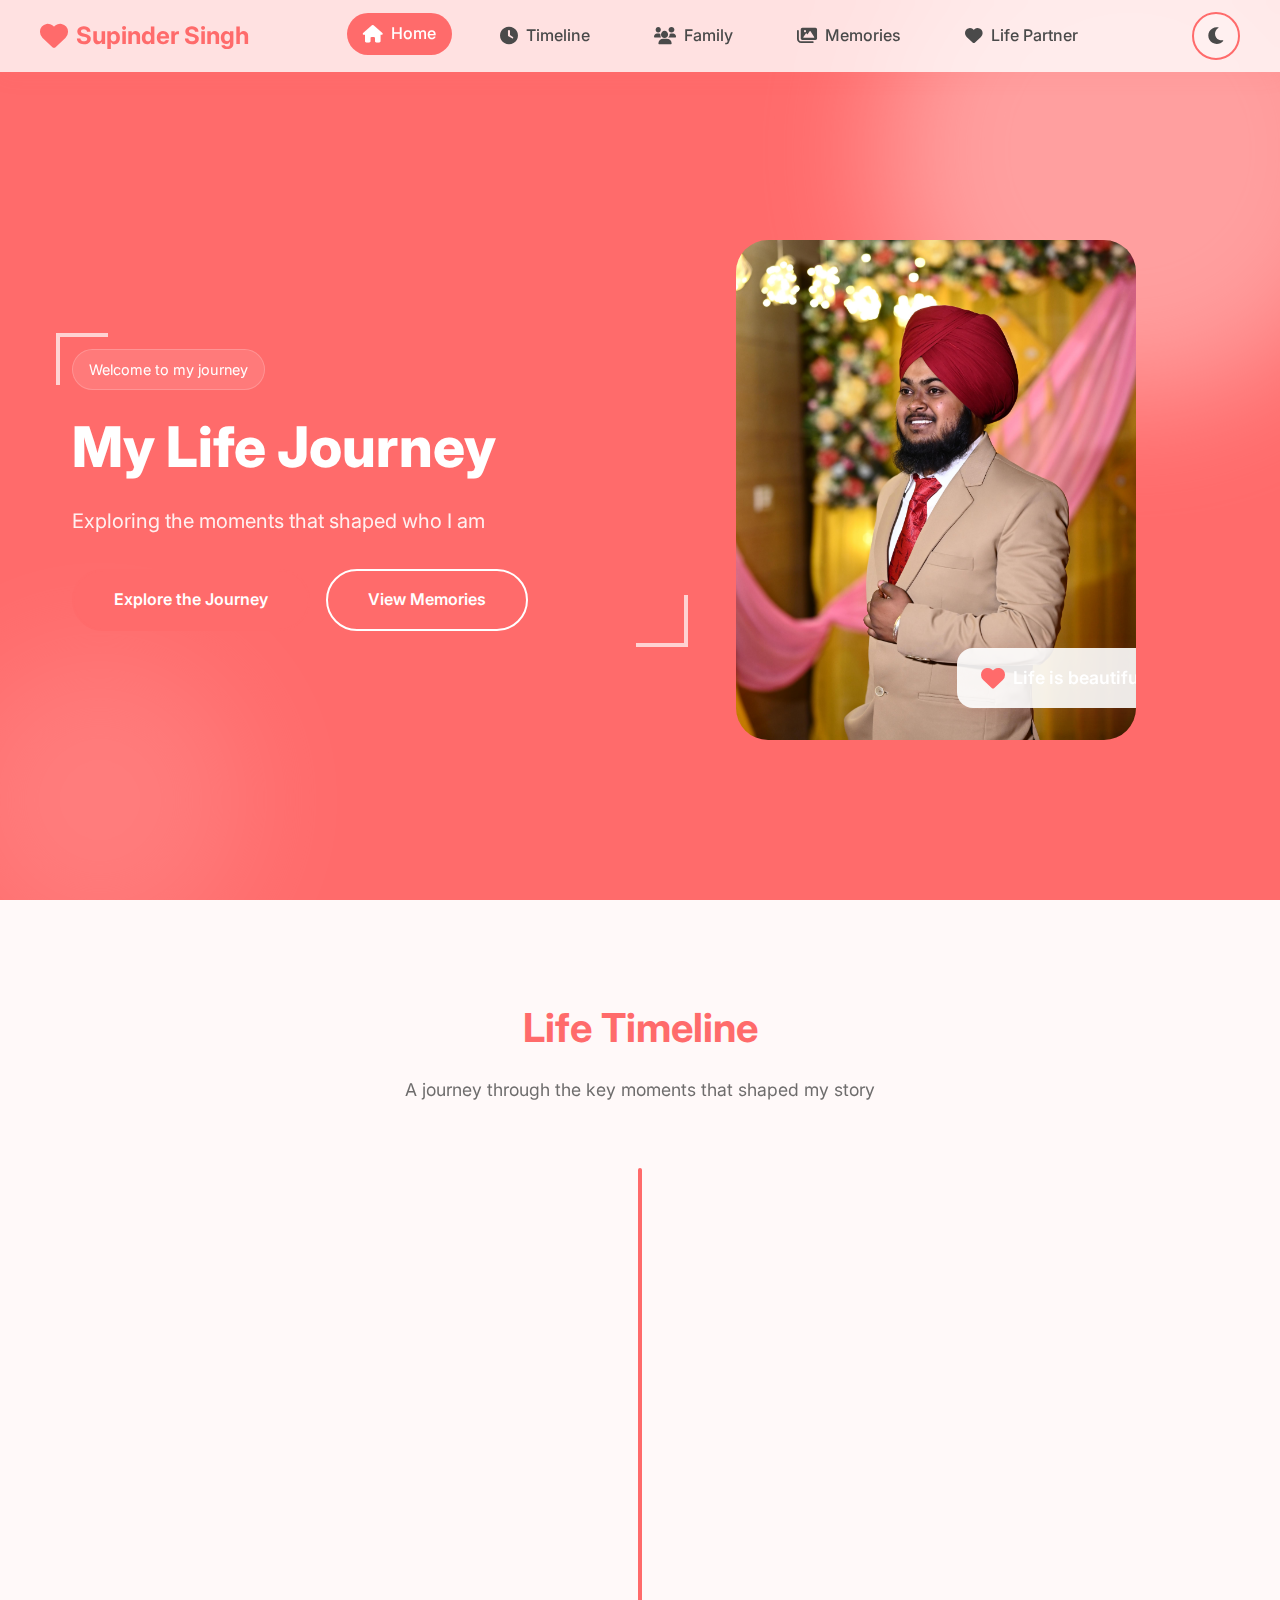
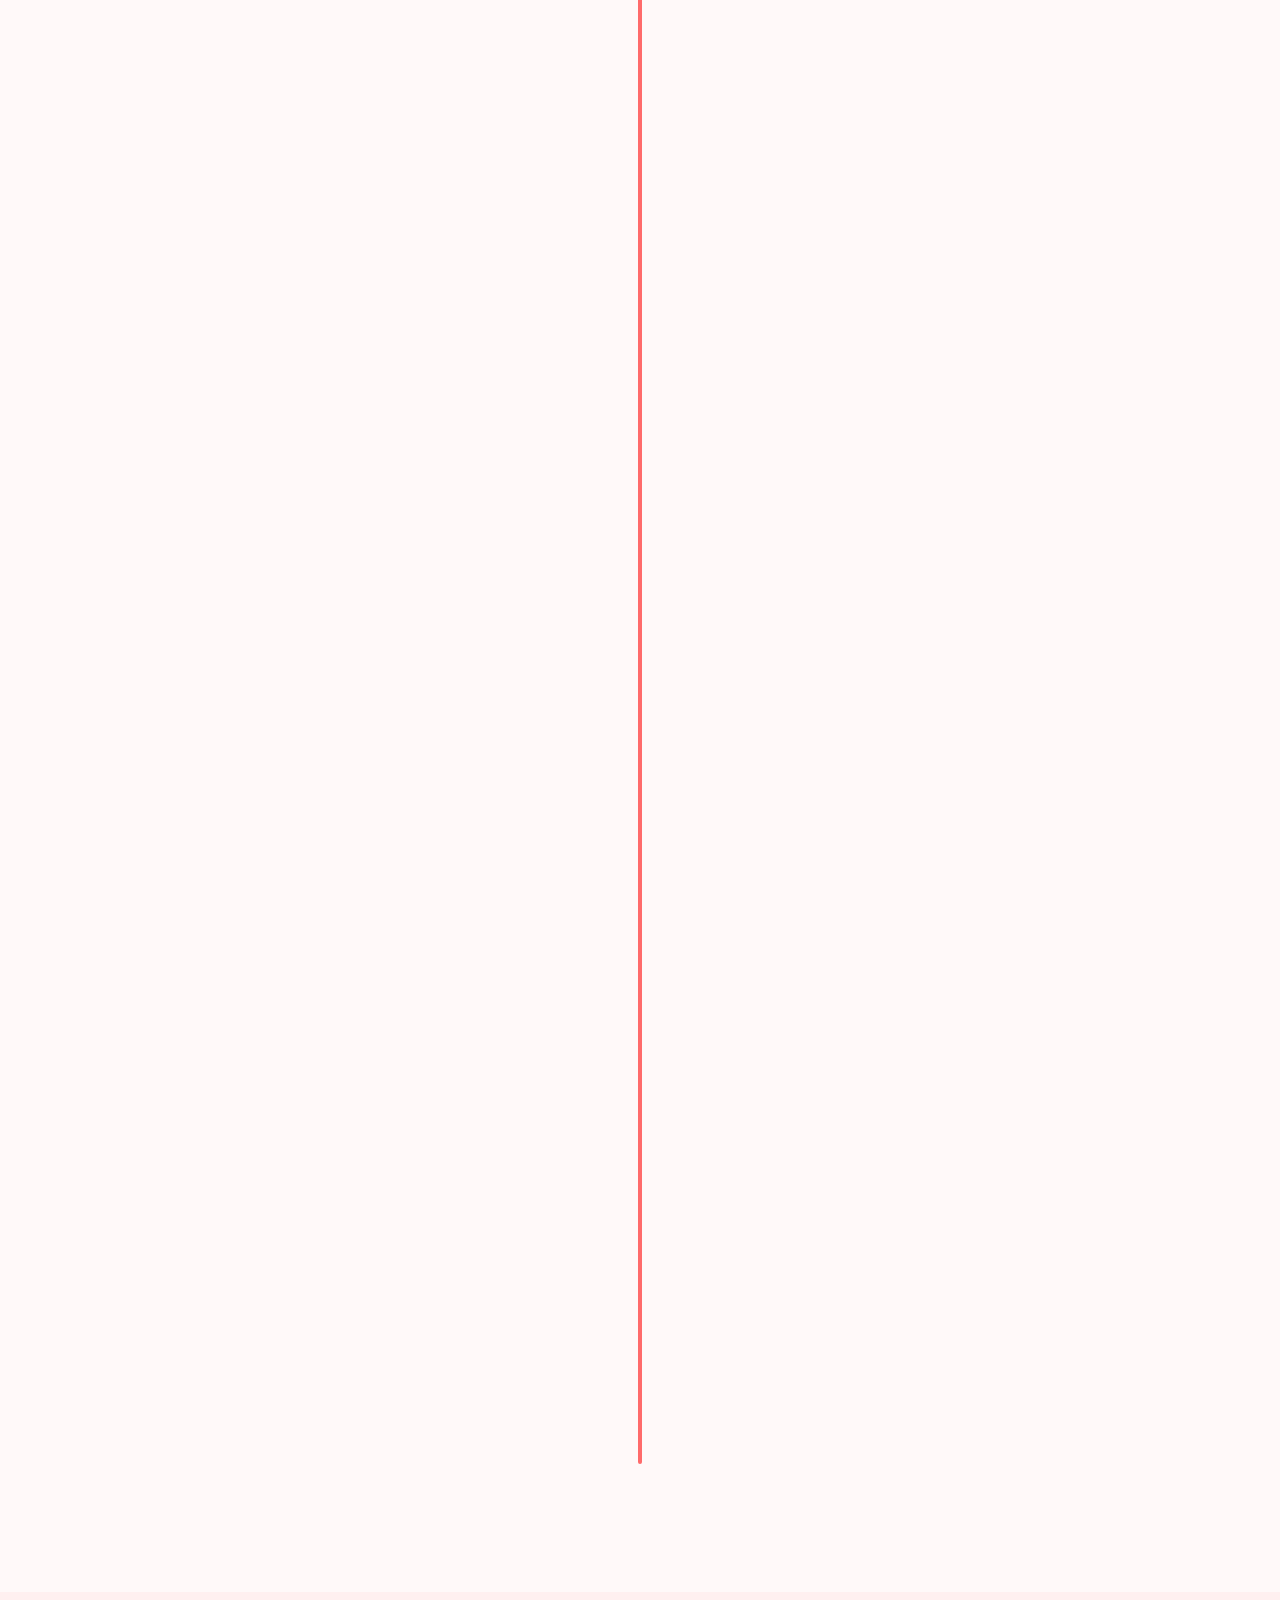
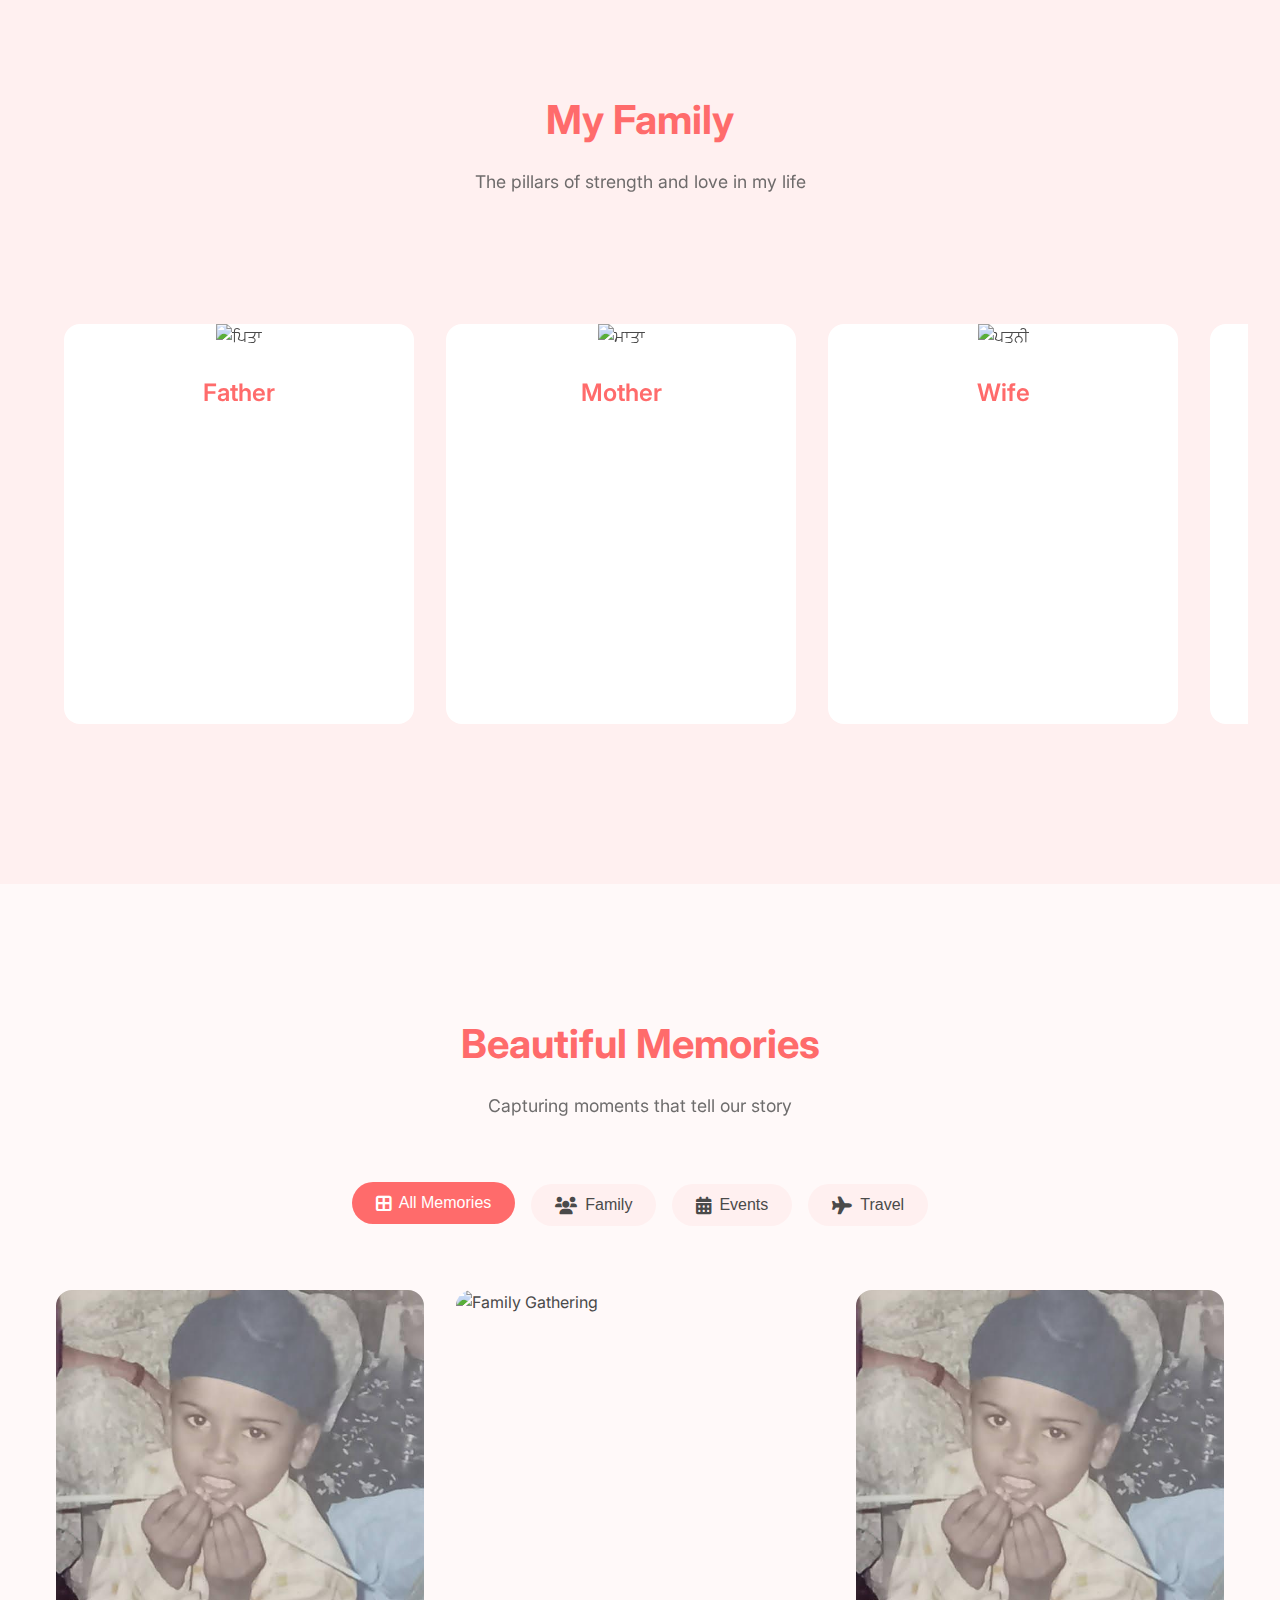
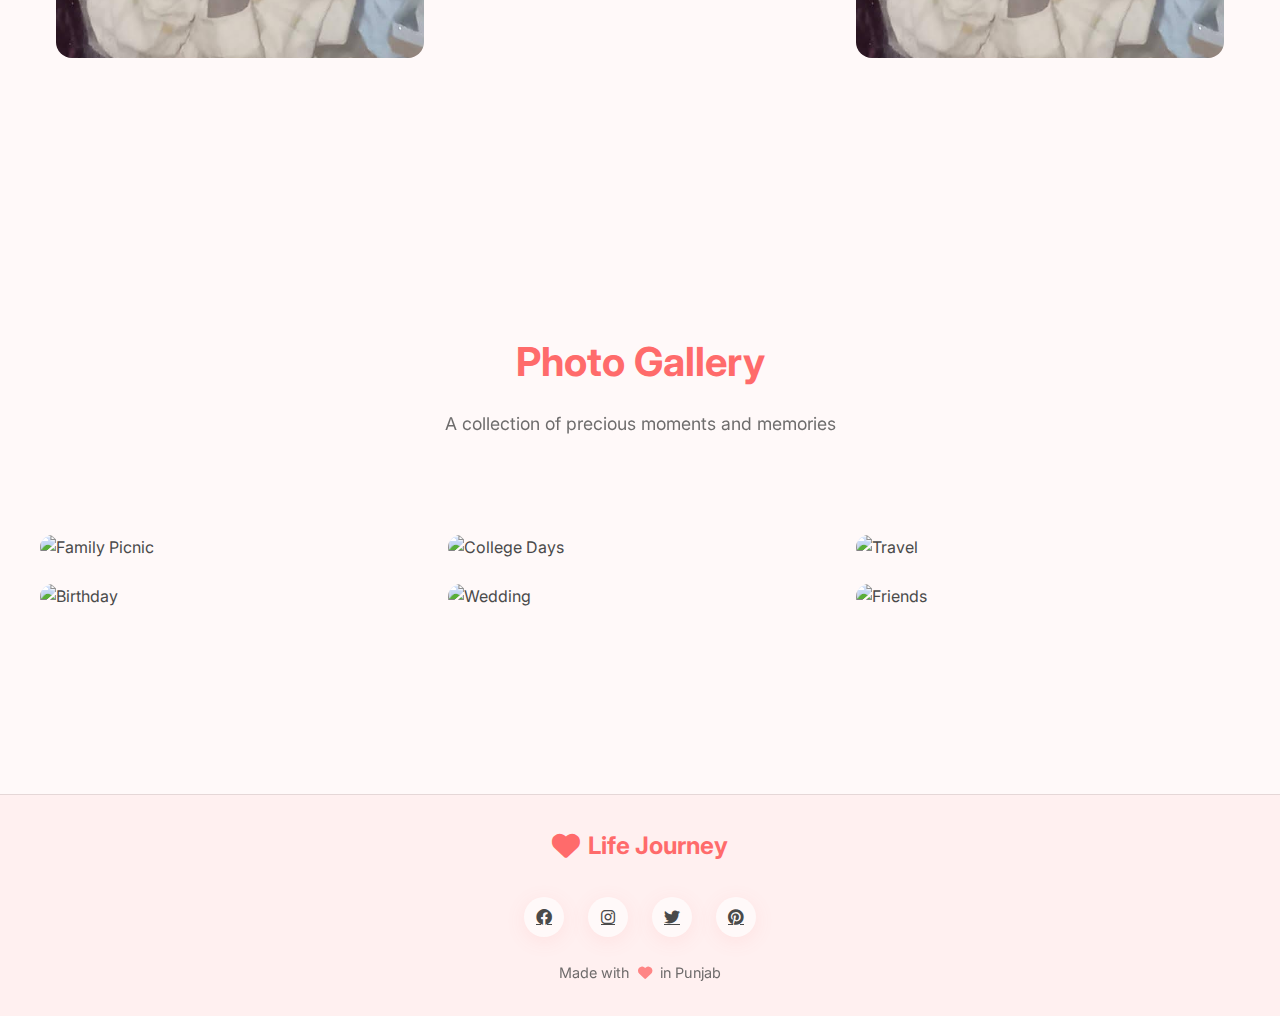
==== commit 404b5ce7: "update images and change pass" ====
--- a/index.html
+++ b/index.html
@@ -81,10 +81,22 @@
             </div>
             <div class="hero-featured-image">
                 <div class="image-container">
-                    <img src="assets/images/hero1.jpg" alt="Profile">
-                    <div class="floating-card">
-                        <i class="fas fa-heart"></i>
-                        <span>Life is beautiful</span>
+                    <div class="image-front">
+                        <img src="assets/images/hero1.jpg" alt="Profile">
+                        <div class="floating-card">
+                            <i class="fas fa-heart"></i>
+                            <span>Life is beautiful</span>
+                        </div>
+                    </div>
+                    <div class="image-back">
+                        <div class="name-highlight">
+                            <span class="name-prefix">I am</span>
+                            <h3>Supinder Singh</h3>
+                            <span class="name-suffix">Software Developer</span>
+                        </div>
+                        <p>Hi! I'm Supinder Singh, a passionate software developer from Punjab. Born on November 30, 2001, I've always been fascinated by technology and its power to transform lives.</p>
+                        <p>Currently pursuing B.Tech in Computer Science at Chandigarh University, I love creating innovative solutions and learning new technologies.</p>
+                        <p>Beyond coding, I value family, cherish relationships, and believe in the power of love and dedication.</p>
                     </div>
                 </div>
                 <div class="image-decoration"></div>
--- a/css/style.css
+++ b/css/style.css
@@ -357,47 +357,50 @@
     width: 350px;
     flex-shrink: 0;
     margin-top: 2rem;
-}
-
-.hero-featured-image img {
+    perspective: 1000px;
+}
+
+.image-container {
+    position: relative;
+    height: 500px;
+    transform-style: preserve-3d;
+    transition: transform 0.8s;
+}
+
+.image-container:hover {
+    transform: rotateY(180deg);
+}
+
+.image-front,
+.image-back {
+    position: absolute;
+    width: 100%;
+    height: 100%;
+    border-radius: 2rem;
+    backface-visibility: hidden;
+    -webkit-backface-visibility: hidden;
+    overflow: hidden;
+}
+
+.image-front {
+    background: var(--card-bg);
+}
+
+.image-front img {
     width: 100%;
     height: 100%;
     object-fit: cover;
-    border-radius: 2rem;
-    position: relative;
-    z-index: 1;
-}
-
-.image-decoration {
-    position: absolute;
-    top: -1rem;
-    right: -1rem;
-    width: 100%;
-    height: 100%;
-    border: 4px solid var(--accent-color);
-    border-radius: 2rem;
-    z-index: 0;
-    animation: rotate 30s linear infinite;
-}
-
-.image-container {
-    position: relative;
-    height: 500px;
-    border-radius: 2rem;
-    overflow: hidden;
-    box-shadow: var(--shadow);
-}
-
-.image-container img {
-    width: 100%;
-    height: 100%;
-    object-fit: cover;
-    object-position: top center;
-    transition: transform 0.5s ease;
-}
-
-.image-container:hover img {
-    transform: scale(1.05);
+}
+
+.image-back {
+    transform: rotateY(180deg);
+    background: var(--primary-color);
+    padding: 2rem;
+    color: white;
+    display: flex;
+    flex-direction: column;
+    justify-content: flex-start;
+    text-align: center;
 }
 
 .floating-card {
@@ -412,6 +415,7 @@
     align-items: center;
     gap: 0.5rem;
     backdrop-filter: blur(10px);
+    z-index: 2;
 }
 
 .floating-card i {
@@ -1437,4 +1441,91 @@
     .masonry-grid {
         columns: 1;
     }
+}
+
+.hero-featured-image:hover .image-container {
+    transform: rotateY(180deg);
+}
+
+.image-front,
+.image-back {
+    position: absolute;
+    width: 100%;
+    height: 100%;
+    backface-visibility: hidden;
+    -webkit-backface-visibility: hidden;
+}
+
+.image-back {
+    transform: rotateY(180deg);
+    background: var(--primary-color);
+    padding: 2rem;
+    color: white;
+    display: flex;
+    flex-direction: column;
+    justify-content: flex-start;
+    text-align: center;
+}
+
+.name-highlight {
+    margin-bottom: 2rem;
+    padding: 2rem;
+    border-radius: 1rem;
+    background: rgba(255, 255, 255, 0.1);
+    backdrop-filter: blur(10px);
+}
+
+.name-prefix {
+    display: block;
+    font-size: 1.2rem;
+    opacity: 0.8;
+    margin-bottom: 0.5rem;
+}
+
+.name-highlight h3 {
+    font-size: 2.5rem;
+    font-weight: 800;
+    margin: 0.5rem 0;
+    background: linear-gradient(135deg, #fff, var(--accent-color));
+    -webkit-background-clip: text;
+    -webkit-text-fill-color: transparent;
+    text-shadow: 0 2px 4px rgba(0,0,0,0.1);
+}
+
+.name-suffix {
+    display: block;
+    font-size: 1.2rem;
+    color: var(--accent-color);
+    font-weight: 500;
+}
+
+.image-back p {
+    margin-bottom: 1rem;
+    line-height: 1.6;
+    font-size: 1rem;
+    opacity: 0.9;
+}
+
+@media (max-width: 768px) {
+    .image-back {
+        padding: 1.5rem;
+    }
+    
+    .name-highlight {
+        padding: 1.5rem;
+        margin-bottom: 1.5rem;
+    }
+    
+    .name-highlight h3 {
+        font-size: 2rem;
+    }
+    
+    .name-prefix,
+    .name-suffix {
+        font-size: 1rem;
+    }
+    
+    .image-back p {
+        font-size: 0.9rem;
+    }
 }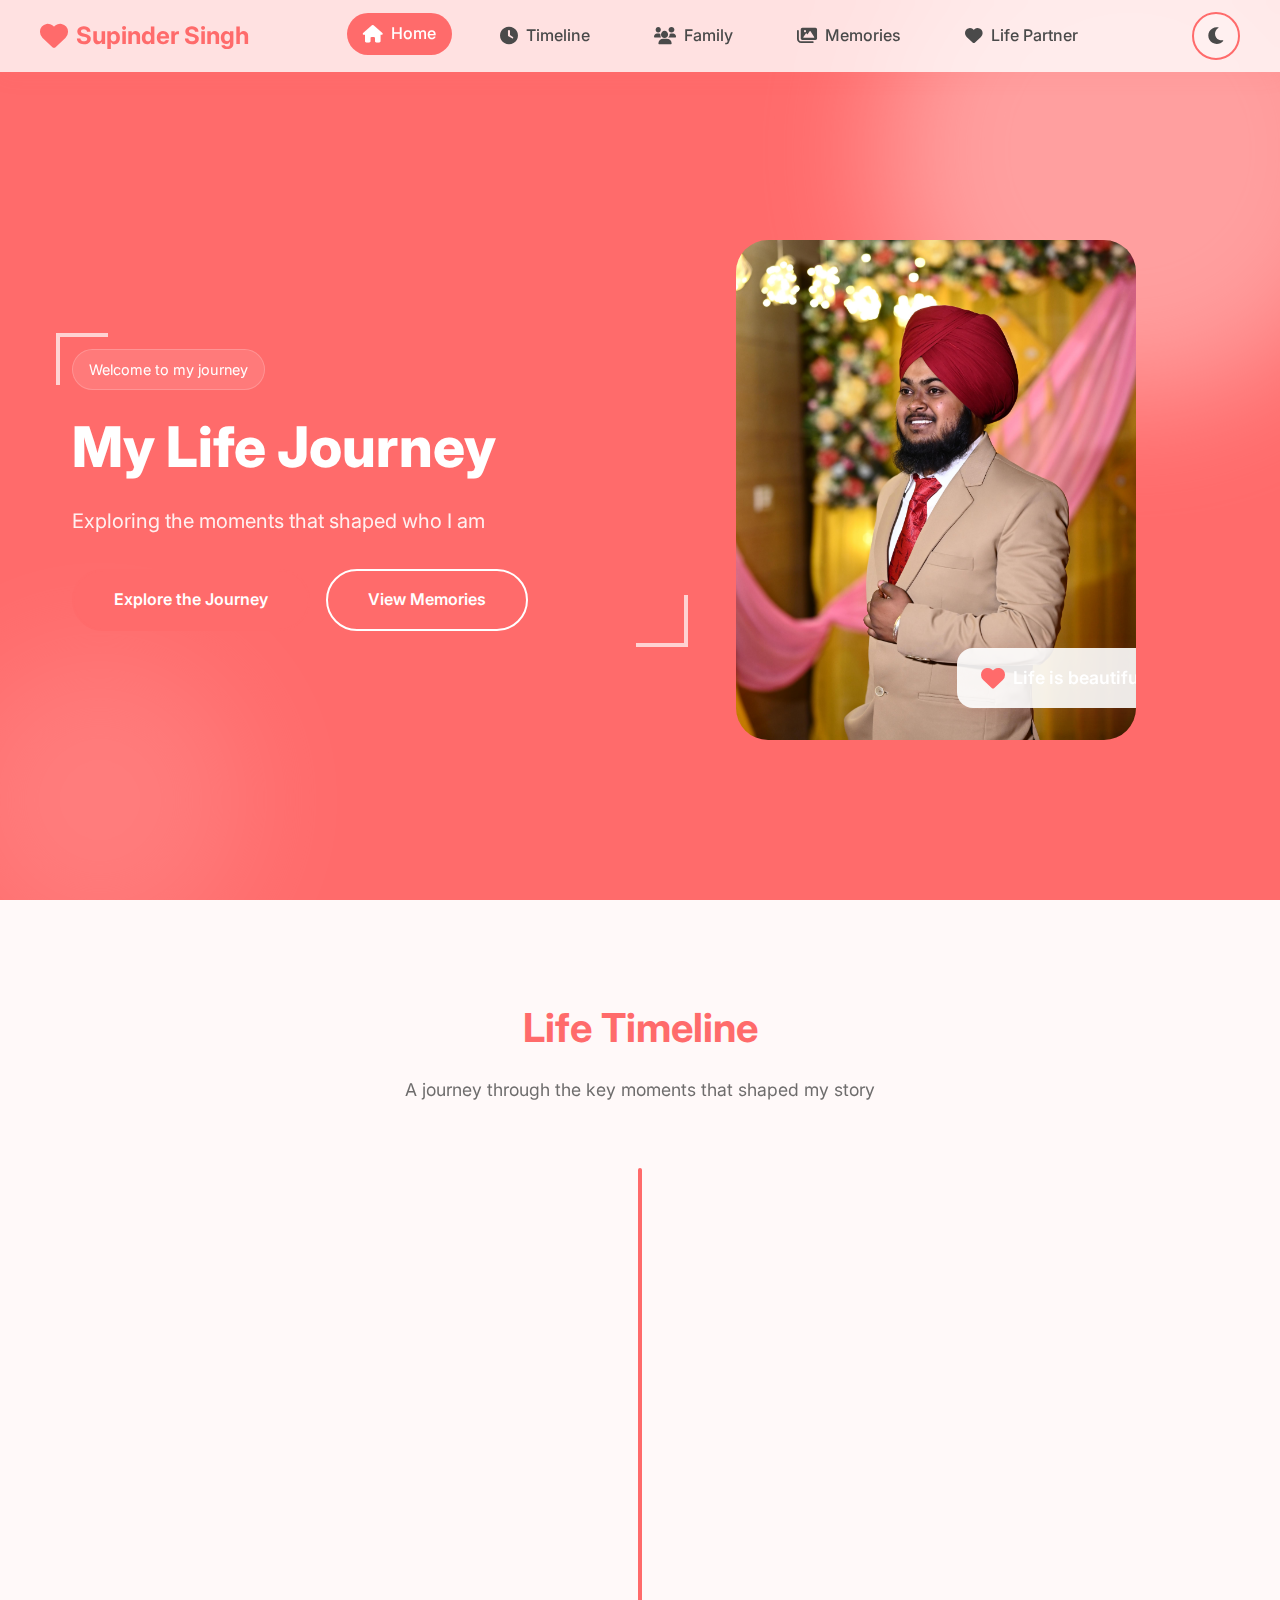
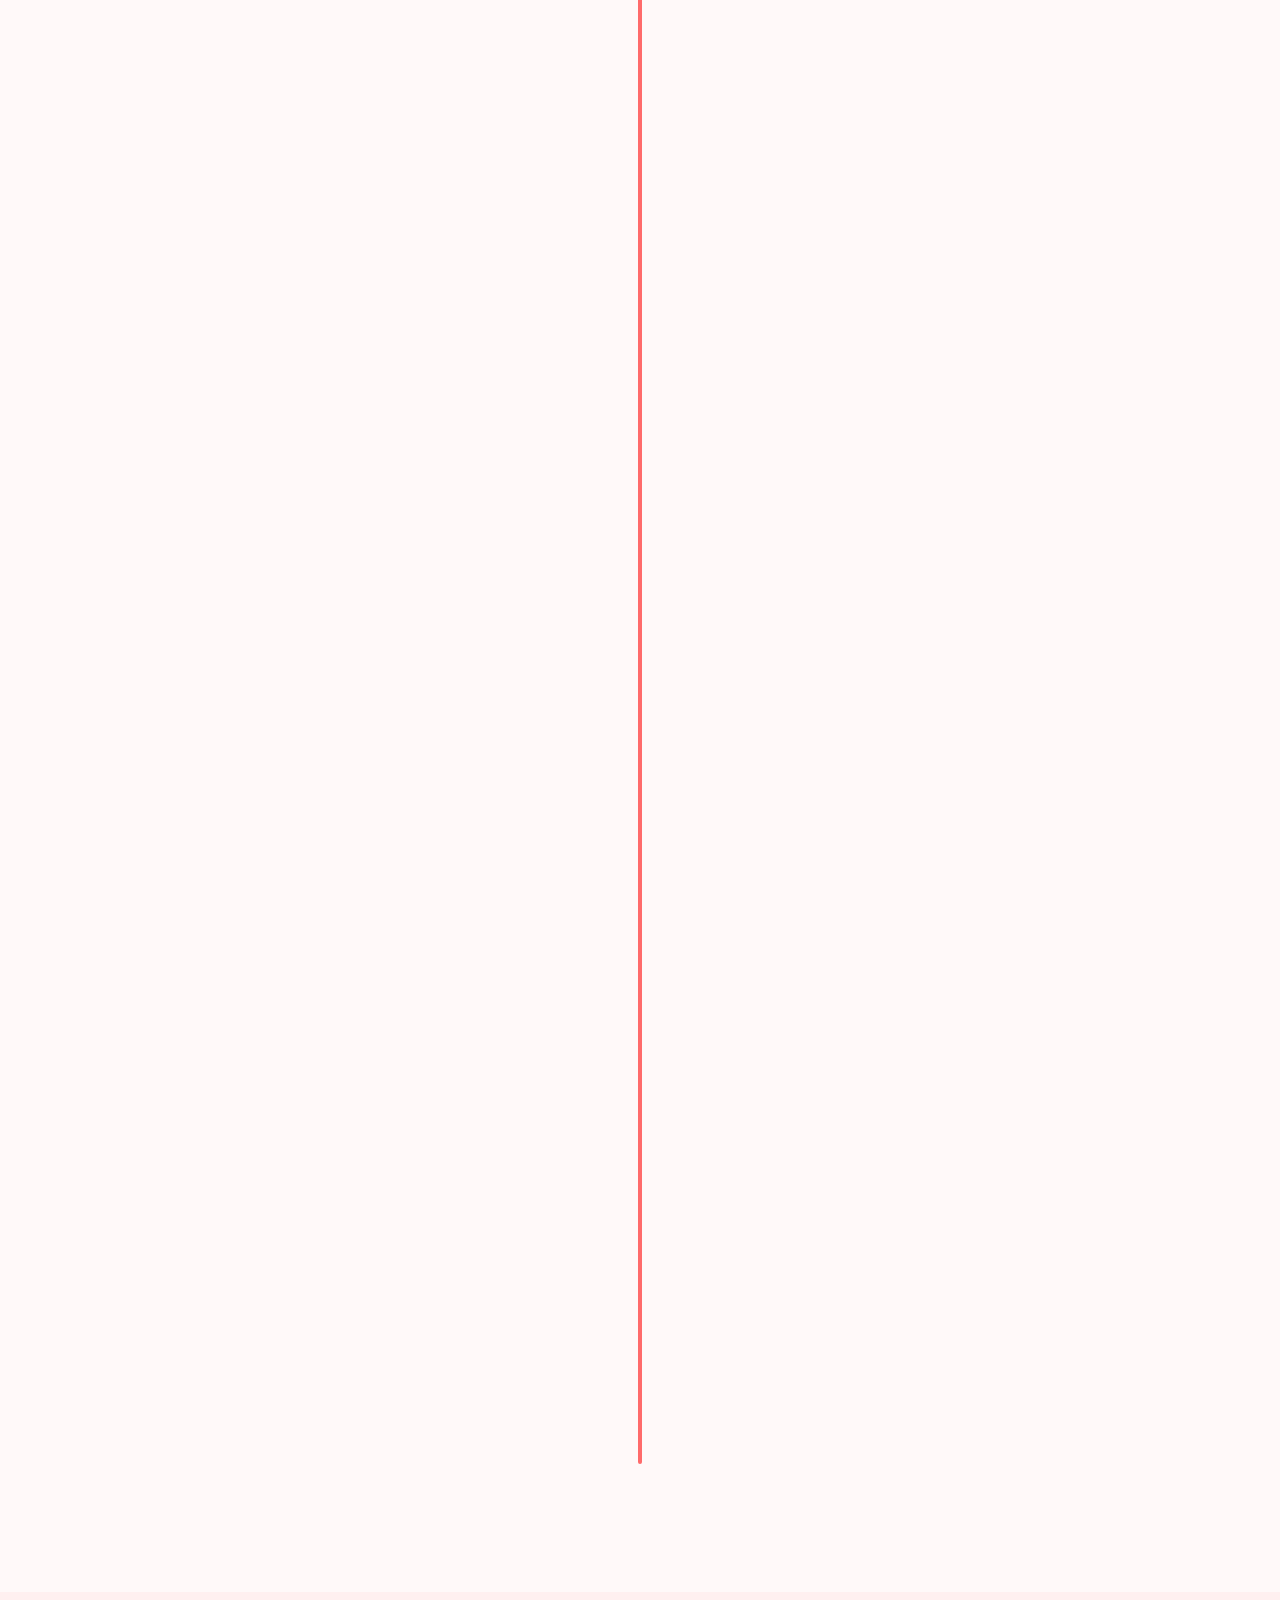
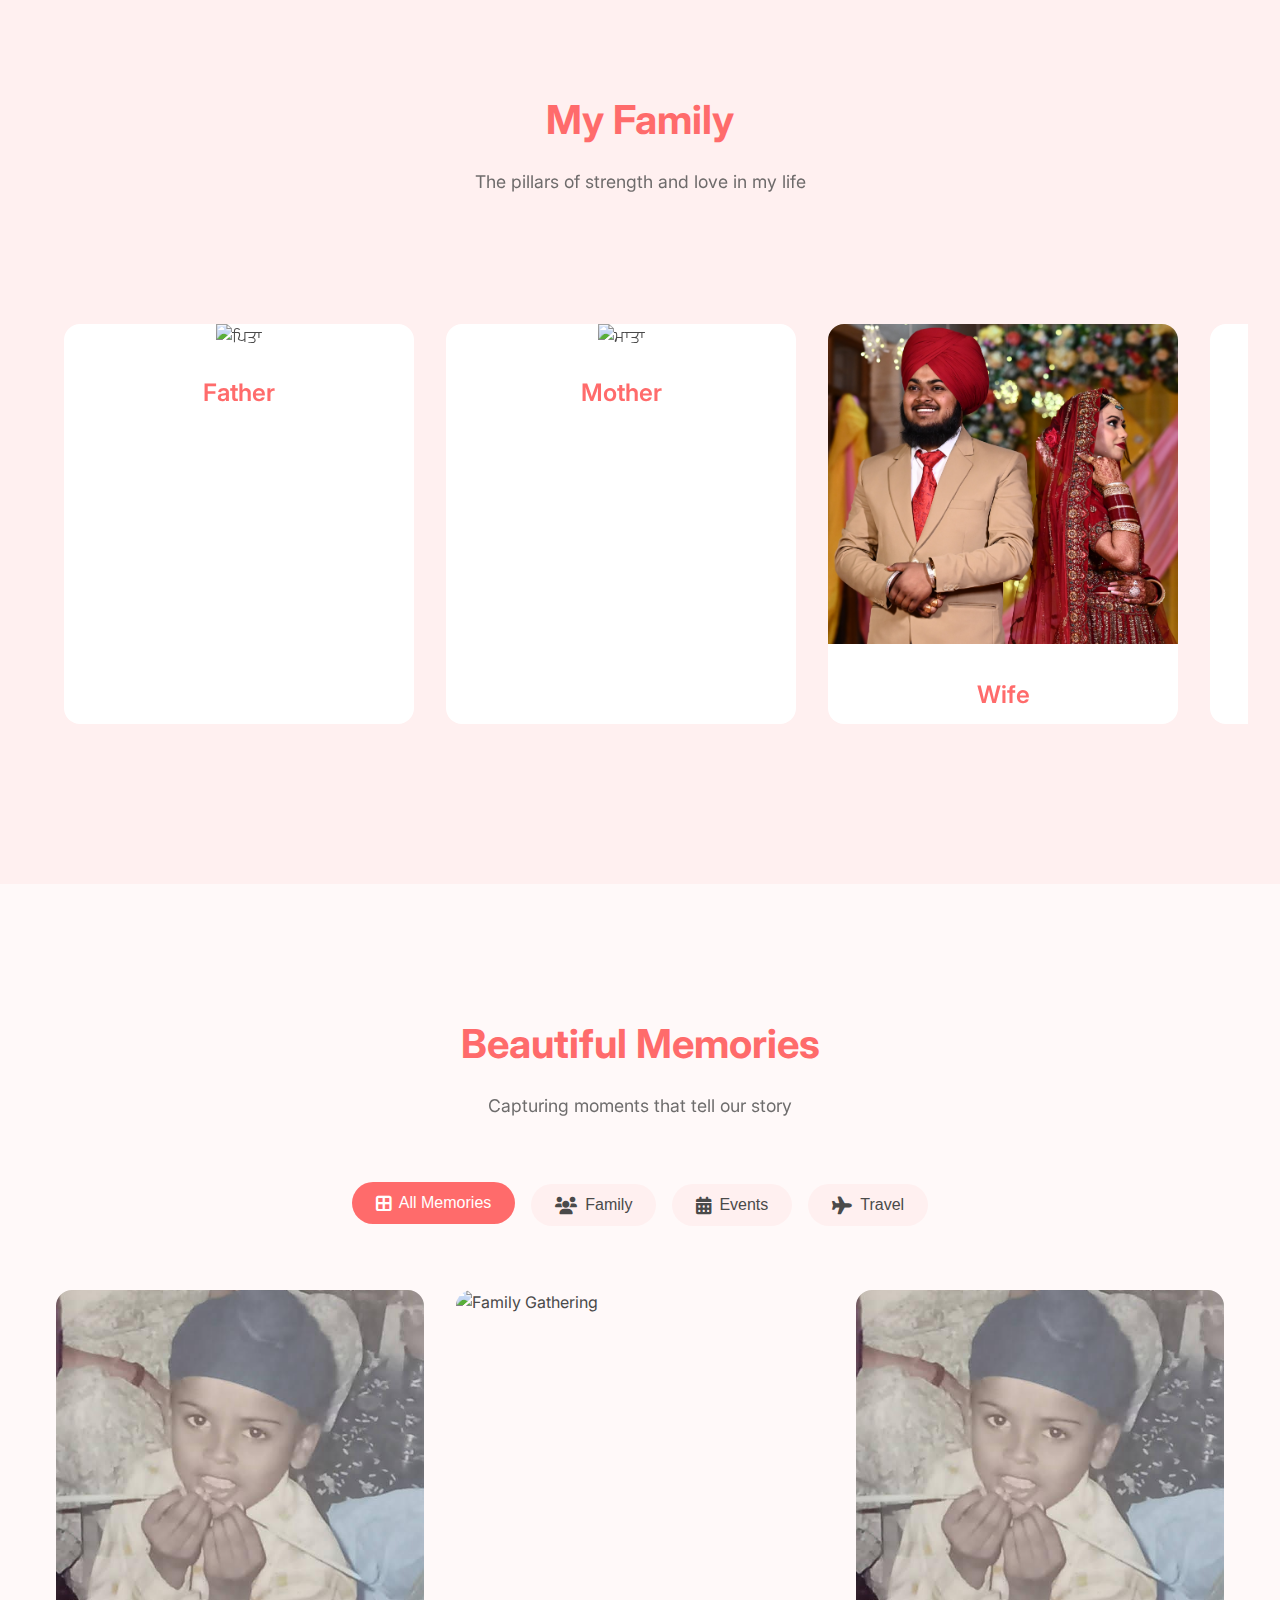
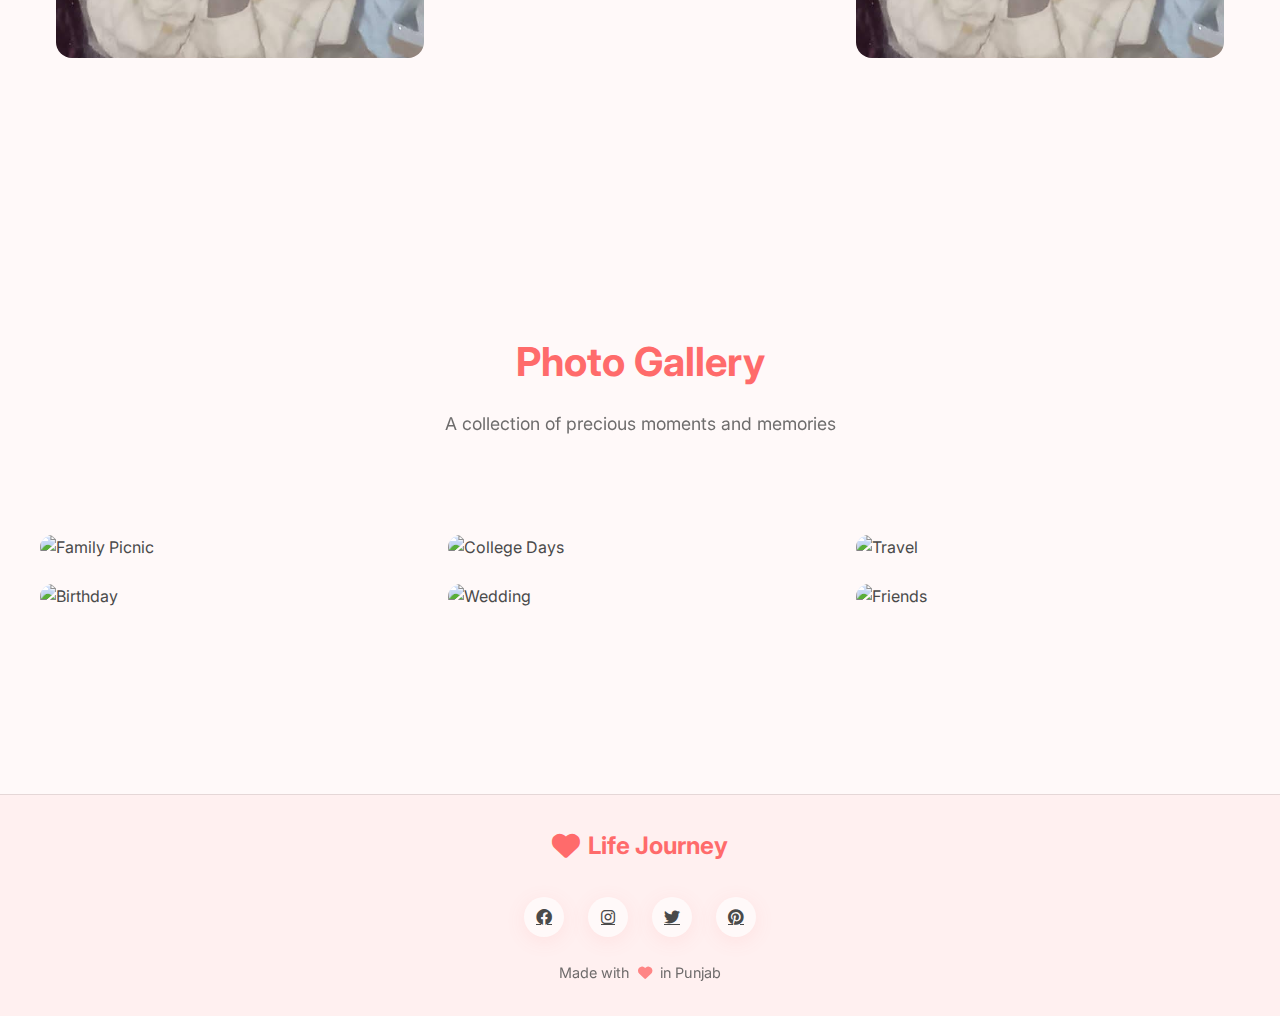
==== commit 843db200: "add imgages" ====
--- a/index.html
+++ b/index.html
@@ -144,7 +144,7 @@
                         </div>
                         <div class="timeline-info">
                             <h3>School Days Begin</h3>
-                            <p>Started my educational journey at Sri Guru Harkrishan Public School, Kharar.</p>
+                            <p>Started my educational journey at Shri Hemkunt Public School, Kharar.</p>
                             <span class="timeline-date">April 5, 2007</span>
                         </div>
                     </div>
@@ -168,7 +168,7 @@
                         </div>
                         <div class="timeline-info">
                             <h3>College Journey</h3>
-                            <p>Began pursuing B.Tech in Computer Science at Chandigarh University.</p>
+                            <p>Began pursuing BCA (Bachelor of Computer Applications) at Mohali, Punjab.</p>
                             <span class="timeline-date">September 15, 2020</span>
                         </div>
                     </div>
@@ -193,7 +193,7 @@
                         <div class="timeline-info">
                             <h3>A New Beginning</h3>
                             <p>The most beautiful day of my life - my wedding day.</p>
-                            <span class="timeline-date">February 14, 2024</span>
+                            <span class="timeline-date">November 27, 2024</span>
                         </div>
                     </div>
                     <div class="timeline-card-back">
@@ -221,7 +221,7 @@
                     <div class="family-card clone">
                         <div class="card-inner">
                             <div class="card-front">
-                                <img src="https://via.placeholder.com/400x400?text=Father" alt="ਪਿਤਾ">
+                                <img src="assets/images/daddyji.jpg" alt="ਪਿਤਾ">
                                 <h3>Father</h3>
                             </div>
                             <div class="card-back">
@@ -240,7 +240,7 @@
                     <div class="family-card">
                         <div class="card-inner">
                             <div class="card-front">
-                                <img src="https://via.placeholder.com/400x400?text=Mother" alt="ਮਾਤਾ">
+                                <img src="assets/images/mummyji.jpg" alt="ਮਾਤਾ">
                                 <h3>Mother</h3>
                             </div>
                             <div class="card-back">
@@ -259,7 +259,7 @@
                     <div class="family-card">
                         <div class="card-inner">
                             <div class="card-front">
-                                <img src="https://via.placeholder.com/400x400?text=Wife" alt="ਪਤਨੀ">
+                                <img src="./assets/images/heroP.JPG" alt="ਪਤਨੀ">
                                 <h3>Wife</h3>
                             </div>
                             <div class="card-back">
@@ -278,7 +278,7 @@
                     <div class="family-card">
                         <div class="card-inner">
                             <div class="card-front">
-                                <img src="https://via.placeholder.com/400x400?text=Sister" alt="ਭੈਣ">
+                                <img src="./assets/images/sister.jpg" alt="ਭੈਣ">
                                 <h3>Sister</h3>
                             </div>
                             <div class="card-back">
@@ -297,7 +297,7 @@
                     <div class="family-card">
                         <div class="card-inner">
                             <div class="card-front">
-                                <img src="https://via.placeholder.com/400x400?text=Brother" alt="ਭਰਾ">
+                                <img src="./assets/images/brother.jpg" alt="ਭਰਾ">
                                 <h3>Brother</h3>
                             </div>
                             <div class="card-back">
@@ -316,7 +316,7 @@
                     <div class="family-card clone">
                         <div class="card-inner">
                             <div class="card-front">
-                                <img src="https://via.placeholder.com/400x400?text=Father" alt="ਪਿਤਾ">
+                                <img src="/assets/images/daddyji.jpg" alt="ਪਿਤਾ">
                                 <h3>Father</h3>
                             </div>
                             <div class="card-back">
@@ -335,7 +335,7 @@
                     <div class="family-card clone">
                         <div class="card-inner">
                             <div class="card-front">
-                                <img src="https://via.placeholder.com/400x400?text=Mother" alt="ਮਾਤਾ">
+                                <img src="/assets/images/mummyji.jpg" alt="ਮਾਤਾ">
                                 <h3>Mother</h3>
                             </div>
                             <div class="card-back">
@@ -354,7 +354,7 @@
                     <div class="family-card clone">
                         <div class="card-inner">
                             <div class="card-front">
-                                <img src="https://via.placeholder.com/400x400?text=Wife" alt="ਪਤਨੀ">
+                                <img src="./assets/images/heroP.JPG" alt="ਪਤਨੀ">
                                 <h3>Wife</h3>
                             </div>
                             <div class="card-back">
@@ -373,7 +373,7 @@
                     <div class="family-card clone">
                         <div class="card-inner">
                             <div class="card-front">
-                                <img src="https://via.placeholder.com/400x400?text=Sister" alt="ਭੈਣ">
+                                <img src="./assets/images/sister.jpg" alt="ਭੈਣ">
                                 <h3>Sister</h3>
                             </div>
                             <div class="card-back">
@@ -392,7 +392,7 @@
                     <div class="family-card clone">
                         <div class="card-inner">
                             <div class="card-front">
-                                <img src="https://via.placeholder.com/400x400?text=Brother" alt="ਭਰਾ">
+                                <img src="./assets/images/brother.jpg" alt="ਭਰਾ">
                                 <h3>Brother</h3>
                             </div>
                             <div class="card-back">
